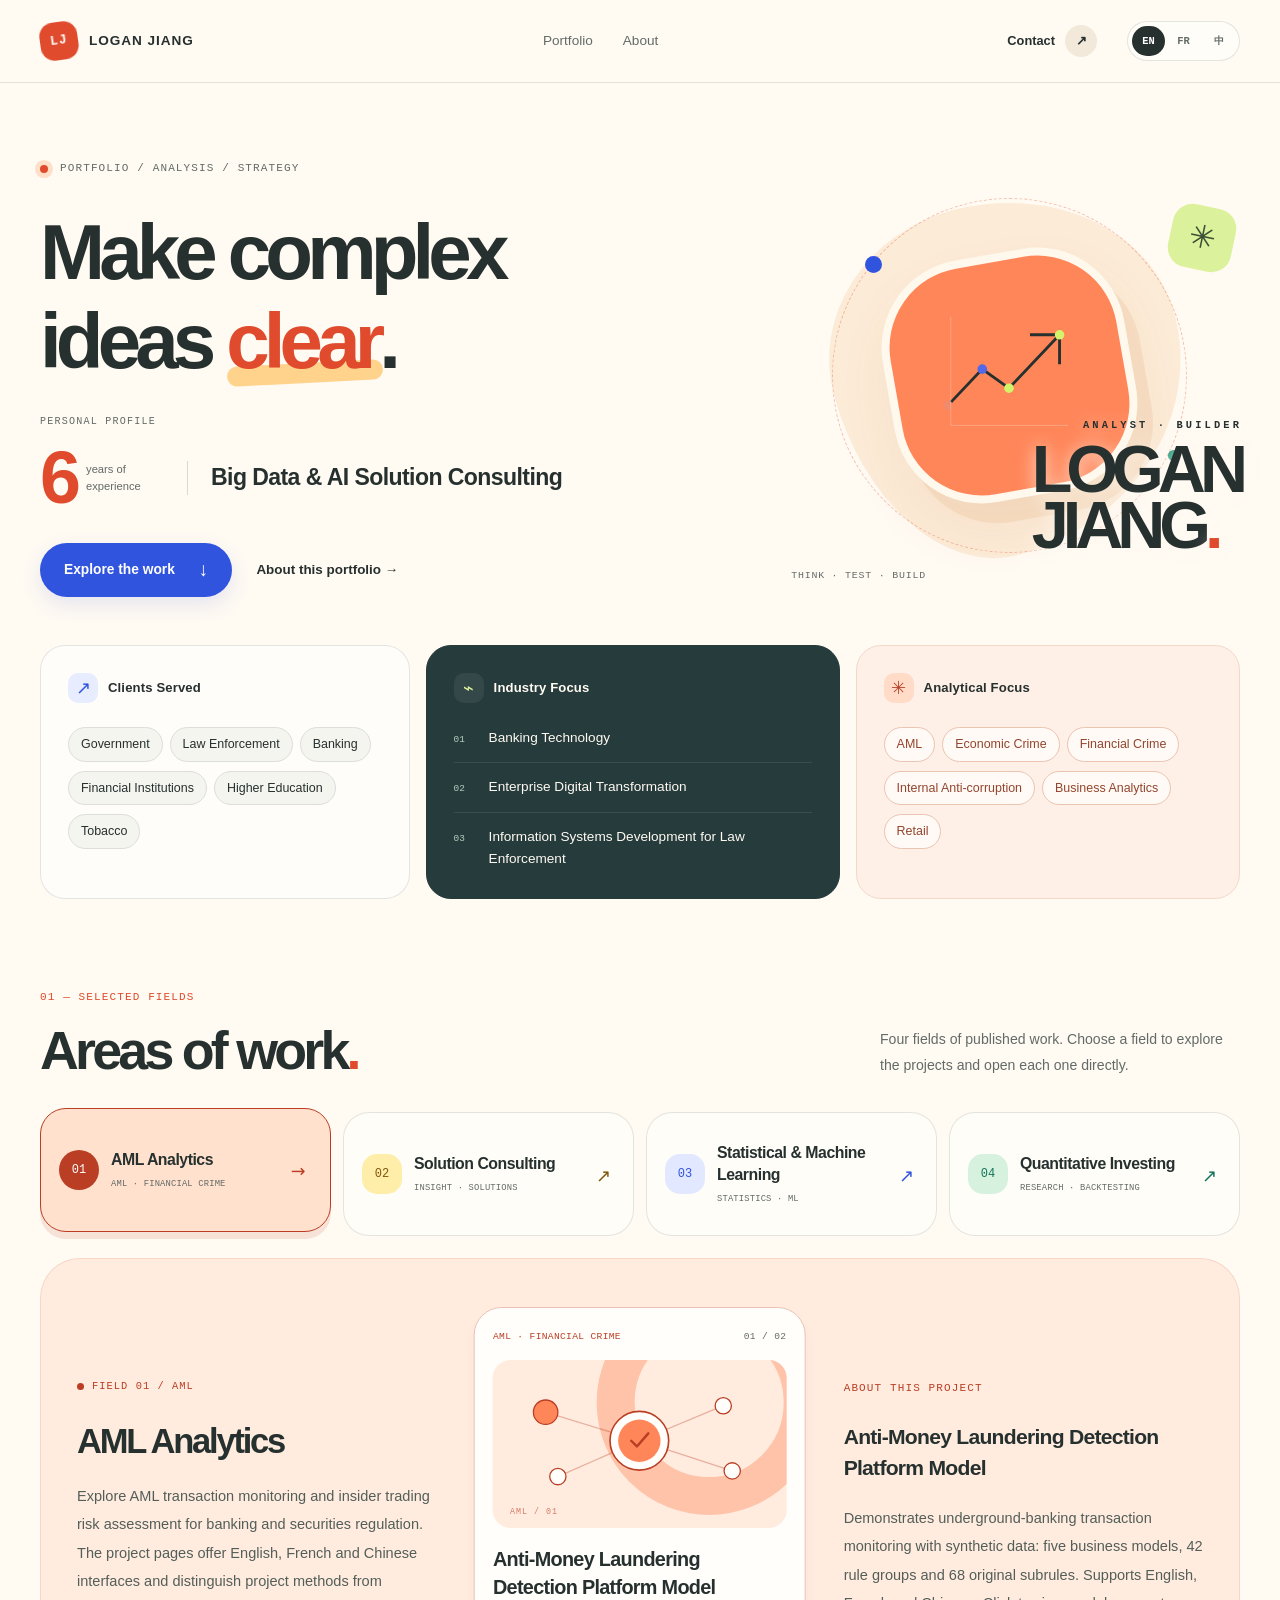
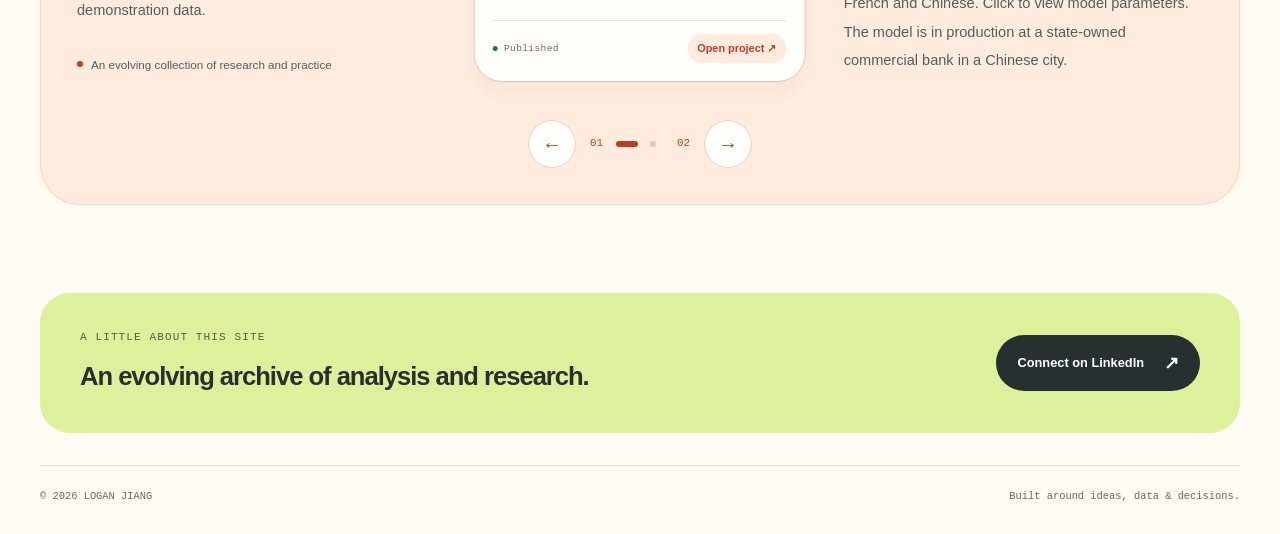
==== index.html @ 2048f0c9 "Refine profile client and industry labels" ====
<!DOCTYPE html>
<html lang="en">
  <head>
    <meta charset="UTF-8" />
    <meta name="viewport" content="width=device-width, initial-scale=1.0" />
    <meta
      name="description"
      content="Logan Jiang's portfolio in AML, statistical machine learning, solution consulting, and quantitative investing."
    />
    <meta name="theme-color" content="#fffaf2" />
    <title>Logan Jiang — Selected Work</title>
    <link rel="stylesheet" href="assets/portfolio.css?v=20261111-profile-redesign" />
  </head>
  <body>
    <header class="topbar">
      <nav class="shell nav" aria-label="Main navigation" data-i18n-aria-label="navLabel">
        <a class="brand" href="#home" aria-label="Logan Jiang home" data-i18n-aria-label="brandLabel">
          <span class="brand-mark">LJ</span>
          <span>LOGAN JIANG</span>
        </a>
        <div class="nav-links">
          <a href="#work" data-i18n="navWork">Portfolio</a>
          <a href="#about" data-i18n="navAbout">About</a>
        </div>
        <div class="nav-tools">
          <a class="nav-contact" href="#contact">
            <span data-i18n="navContact">Contact</span>
            <span aria-hidden="true">↗</span>
          </a>
          <div class="language-switch" role="group" aria-label="Choose language" data-i18n-aria-label="languageLabel">
            <button type="button" data-language="en" aria-pressed="true" aria-label="English" title="English">EN</button>
            <button type="button" data-language="fr" aria-pressed="false" aria-label="Français" title="Français">FR</button>
            <button type="button" data-language="zh-CN" aria-pressed="false" aria-label="中文" title="中文">中</button>
          </div>
        </div>
      </nav>
    </header>

    <main id="home">
      <section class="shell hero" aria-labelledby="hero-title">
        <div class="hero-copy">
          <span class="eyebrow" data-i18n="heroEyebrow">Portfolio / Analysis / Strategy</span>
          <h1 id="hero-title">
            <span id="hero-title-line-one">Make complex</span><br />
            <span id="hero-title-line-two">ideas </span><span id="hero-title-highlight" class="headline-accent">clear</span><span id="hero-title-ending">.</span>
          </h1>
          <div id="profile" class="profile-intro">
            <p class="profile-kicker" data-i18n="profileKicker">Personal Profile</p>
            <div class="profile-summary">
              <p class="profile-tenure" data-i18n-aria-label="profileExperience" aria-label="6 years of experience in solution consulting for big data and AI."><strong>6</strong><span data-i18n="profileYearsLabel">years of experience</span></p>
              <h2 id="profile-title" data-i18n="profileRole">Big Data &amp; AI Solution Consulting</h2>
            </div>
          </div>
          <div class="hero-actions">
            <a class="button-primary" href="#work"><span data-i18n="heroCta">Explore the work</span> <span aria-hidden="true">↓</span></a>
            <a class="text-link" href="#about"><span data-i18n="heroAbout">About this portfolio</span> →</a>
          </div>
        </div>
        <section class="profile-overview" aria-labelledby="profile-title">
          <article class="profile-panel profile-sectors">
            <div class="profile-panel-heading"><span class="profile-panel-mark" aria-hidden="true">↗</span><h3 data-i18n="profileSectorsLabel">Clients Served</h3></div>
            <ul id="profile-sector-list" class="profile-tags">
              <li>Government</li><li>Law Enforcement</li><li>Banking</li><li>Financial Institutions</li><li>Higher Education</li><li>Tobacco</li>
            </ul>
          </article>
          <article class="profile-panel profile-specialisms">
            <div class="profile-panel-heading"><span class="profile-panel-mark" aria-hidden="true">⌁</span><h3 data-i18n="profileSpecialismsLabel">Industry Focus</h3></div>
            <ol id="profile-specialism-list" class="profile-specialism-list">
              <li>Banking Technology</li><li>Enterprise Digital Transformation</li><li>Information Systems Development for Law Enforcement</li>
            </ol>
          </article>
          <article class="profile-panel profile-focus">
            <div class="profile-panel-heading"><span class="profile-panel-mark" aria-hidden="true">✳</span><h3 data-i18n="profileFocusLabel">Analytical Focus</h3></div>
            <ul id="profile-focus-list" class="profile-tags">
              <li>AML</li><li>Economic Crime</li><li>Financial Crime</li><li>Internal Anti-corruption</li><li>Business Analytics</li><li>Retail</li>
            </ul>
          </article>
        </section>
        <div class="hero-art">
          <div class="art-ring"></div>
          <div class="art-core">
            <svg viewBox="0 0 180 180" fill="none" aria-hidden="true">
              <path d="M25 121L61 83L89 103L142 47" stroke="currentColor" stroke-width="3" />
              <path d="M111 47H142V78" stroke="currentColor" stroke-width="3" />
              <circle cx="25" cy="121" r="5" fill="#F18A6B" />
              <circle cx="61" cy="83" r="5" fill="#5268E8" />
              <circle cx="89" cy="103" r="5" fill="#D3F36B" />
              <circle cx="142" cy="47" r="5" fill="#D3F36B" />
              <path d="M28 142H151" stroke="rgba(255,255,255,.25)" />
              <path d="M28 28V142" stroke="rgba(255,255,255,.25)" />
            </svg>
          </div>
          <span class="art-sticker" aria-hidden="true">✳</span>
          <span class="art-caption" data-i18n="artCaption">THINK · TEST · BUILD</span>
          <div class="hero-signature">
            <span data-i18n="signatureCaption">ANALYST · BUILDER</span>
            <strong>LOGAN<br />JIANG<span>.</span></strong>
          </div>
        </div>
      </section>

      <section id="work" class="shell portfolio" aria-labelledby="work-title">
        <div class="section-heading reveal">
          <div>
            <span class="section-kicker" data-i18n="sectionKicker">01 — Selected fields</span>
            <h2 id="work-title"><span data-i18n="workTitle">Areas of work</span><span aria-hidden="true">.</span></h2>
          </div>
          <p data-i18n="workIntro">Four fields of published work. Choose a field to explore the projects and open each one directly.</p>
        </div>

        <div class="portfolio-layout">
          <div class="portfolio-nav" role="group" aria-label="Choose a portfolio field" data-i18n-aria-label="chooseField">
            <button class="portfolio-card reveal" type="button" data-category="aml" aria-pressed="true">
              <span class="card-number">01</span>
              <span class="card-content">
                <h3 data-category-title="aml">AML Analytics</h3>
                <span class="card-label" data-category-label="aml">AML · FINANCIAL CRIME</span>
              </span>
              <span class="card-arrow" aria-hidden="true">↗</span>
            </button>

            <button class="portfolio-card reveal" type="button" data-category="consulting" aria-pressed="false">
              <span class="card-number">02</span>
              <span class="card-content">
                <h3 data-category-title="consulting">Solution Consulting</h3>
                <span class="card-label" data-category-label="consulting">INSIGHT · SOLUTIONS</span>
              </span>
              <span class="card-arrow" aria-hidden="true">↗</span>
            </button>

            <button class="portfolio-card reveal" type="button" data-category="ml" aria-pressed="false">
              <span class="card-number">03</span>
              <span class="card-content">
                <h3 data-category-title="ml">Statistical &amp; Machine Learning</h3>
                <span class="card-label" data-category-label="ml">STATISTICS · ML</span>
              </span>
              <span class="card-arrow" aria-hidden="true">↗</span>
            </button>

            <button class="portfolio-card reveal" type="button" data-category="quant" aria-pressed="false">
              <span class="card-number">04</span>
              <span class="card-content">
                <h3 data-category-title="quant">Quantitative Investing</h3>
                <span class="card-label" data-category-label="quant">RESEARCH · BACKTESTING</span>
              </span>
              <span class="card-arrow" aria-hidden="true">↗</span>
            </button>
          </div>

          <div id="category-detail" class="detail-wrap reveal" data-tone="aml">
            <div class="detail-copy" aria-live="polite" aria-atomic="true">
              <span class="micro-label" id="detail-kicker">FIELD 01 / AML</span>
              <h3 id="detail-title">AML Analytics</h3>
              <p id="detail-description">
                Explore AML transaction monitoring and insider trading risk assessment for banking and securities regulation. The project pages offer English, French and Chinese interfaces and distinguish project methods from demonstration data.
              </p>
              <span class="detail-note" data-i18n="detailNote">An evolving collection of research and practice</span>
            </div>
            <div id="project-card-window" class="project-card-window" role="region" aria-roledescription="carousel" aria-label="Project gallery. Use the left and right arrow keys to browse" data-i18n-aria-label="projectGallery" tabindex="0">
              <div id="project-card-track" class="project-card-track"></div>
            </div>
            <div class="detail-controls">
              <button
                id="previous-project"
                class="carousel-button"
                type="button"
                aria-label="Previous project card"
                data-i18n-aria-label="previousProject"
              >
                <span aria-hidden="true">←</span>
              </button>
              <div class="carousel-position">
                <span id="carousel-current" aria-hidden="true">01</span>
                <div id="carousel-track" class="carousel-track" role="group" aria-label="Choose a project" data-i18n-aria-label="chooseProject"></div>
                <span id="carousel-total" aria-hidden="true">02</span>
                <span id="carousel-announcement" class="sr-only" aria-live="polite" aria-atomic="true"></span>
              </div>
              <button
                id="next-project"
                class="carousel-button"
                type="button"
                aria-label="Next project card"
                data-i18n-aria-label="nextProject"
              >
                <span aria-hidden="true">→</span>
              </button>
            </div>
            <div id="project-detail" class="project-detail" aria-live="polite" aria-atomic="true">
              <span class="micro-label" data-i18n="projectDetailLabel">About this project</span>
              <h4 id="project-detail-title">Anti-Money Laundering Detection Platform Model</h4>
              <p id="project-detail-description">Demonstrates underground-banking transaction monitoring with synthetic data: five business models, 42 rule groups and 68 original subrules. Supports English, French and Chinese. Click to view model parameters. The model is in production at a state-owned commercial bank in a Chinese city.</p>
            </div>
          </div>
        </div>
      </section>

      <section id="about" class="shell contact reveal" aria-label="About this portfolio" data-i18n-aria-label="aboutLabel">
        <div class="contact-copy">
          <span class="micro-label" data-i18n="aboutKicker">A little about this site</span>
          <strong data-i18n="aboutStatement">An evolving archive of analysis and research.</strong>
        </div>
        <a
          class="contact-link"
          href="https://www.linkedin.com/in/logan-jiang"
          target="_blank"
          rel="noopener noreferrer"
        >
          <span data-i18n="linkedinLink">Connect on LinkedIn</span> <span aria-hidden="true">↗</span>
        </a>
      </section>
    </main>

    <footer class="shell" id="contact">
      <span>© 2026 LOGAN JIANG</span>
      <span data-i18n="footerTagline">Built around ideas, data &amp; decisions.</span>
    </footer>

    <script>
      const cards = document.querySelectorAll(".portfolio-card");
      const detail = document.querySelector("#category-detail");
      const detailKicker = document.querySelector("#detail-kicker");
      const detailTitle = document.querySelector("#detail-title");
      const detailDescription = document.querySelector("#detail-description");
      const projectCardWindow = document.querySelector("#project-card-window");
      const projectCardTrack = document.querySelector("#project-card-track");
      const projectDetailTitle = document.querySelector("#project-detail-title");
      const projectDetailDescription = document.querySelector("#project-detail-description");
      const carouselCurrent = document.querySelector("#carousel-current");
      const carouselTotal = document.querySelector("#carousel-total");
      const carouselTrack = document.querySelector("#carousel-track");
      const languages = {
        "zh-CN": {
          title: "Logan Jiang — 个人作品集",
          description: "Logan Jiang 的个人作品集，聚焦 AML、统计机器学习、解决方案咨询与量化投资。",
          fieldPrefix: "方向",
          navLabel: "主导航",
          brandLabel: "Logan Jiang 首页",
          languageLabel: "选择语言",
          navWork: "作品集",
          navAbout: "关于",
          navContact: "联系我",
          profileKicker: "个人简介",
          profileRole: "大数据与 AI 解决方案咨询",
          profileYearsLabel: "年工作经验",
          profileExperience: "大数据与 AI 方向解决方案咨询，6 年工作经验。",
          profileSectorsLabel: "服务客户",
          profileSectorItems: ["政府", "执法机构", "银行", "金融机构", "高校", "烟草"],
          profileSpecialismsLabel: "行业方向",
          profileSpecialismItems: ["银行科技", "企业数字化转型", "执法机构信息化建设"],
          profileFocusLabel: "数据分析方向",
          profileFocusItems: ["反洗钱", "经济犯罪", "金融犯罪", "内部反腐", "商业分析", "零售"],
          heroEyebrow: "作品集 / 分析 / 策略",
          heroLineOne: "让复杂问题",
          heroLineTwo: "变得",
          heroHighlight: "清晰",
          heroEnding: "。",
          heroIntro: "以数据探索问题，以模型验证判断，以可执行的方案连接洞察与决策。这里记录我在风险分析、机器学习、咨询与量化投资方向的个人作品。",
          heroCta: "探索作品集",
          heroAbout: "了解这个作品集",
          artCaption: "思考 · 验证 · 构建",
          signatureCaption: "分析 · 创造",
          sectionKicker: "01 — 精选方向",
          workTitle: "作品集方向",
          workIntro: "四个方向，展示已上线的分析与解决方案项目。选择一个方向，浏览并直接体验作品。",
          projectGallery: "作品展示，可使用左右方向键切换",
          singleProjectGallery: "作品展示",
          chooseProject: "选择作品",
          chooseField: "选择作品集方向",
          previousProject: "上一张作品",
          nextProject: "下一张作品",
          openProject: "打开作品",
          published: "已发布",
          projectDetailLabel: "作品说明",
          detailNote: "持续记录研究与实践，更多作品陆续更新",
          comingSoon: "即将上线",
          detailDescriptionAml: "面向银行与证券监管场景，展示反洗钱交易监测与证券市场内幕交易风险研判模型。项目页面提供英、法、中三语界面，并区分项目方法与演示数据。",
          aboutLabel: "关于这个作品集",
          aboutKicker: "关于这个网站",
          aboutStatement: "一个持续生长的分析与研究档案。",
          linkedinLink: "在 LinkedIn 联系我",
          footerTagline: "围绕想法、数据与决策构建。",
        },
        en: {
          title: "Logan Jiang — Selected Work",
          description: "Logan Jiang's portfolio in AML, statistical machine learning, solution consulting, and quantitative investing.",
          fieldPrefix: "FIELD",
          navLabel: "Main navigation",
          brandLabel: "Logan Jiang home",
          languageLabel: "Choose language",
          navWork: "Portfolio",
          navAbout: "About",
          navContact: "Contact",
          profileKicker: "Personal Profile",
          profileRole: "Big Data & AI Solution Consulting",
          profileYearsLabel: "years of experience",
          profileExperience: "6 years of experience in solution consulting for big data and AI.",
          profileSectorsLabel: "Clients Served",
          profileSectorItems: ["Government", "Law Enforcement", "Banking", "Financial Institutions", "Higher Education", "Tobacco"],
          profileSpecialismsLabel: "Industry Focus",
          profileSpecialismItems: ["Banking Technology", "Enterprise Digital Transformation", "Information Systems Development for Law Enforcement"],
          profileFocusLabel: "Analytical Focus",
          profileFocusItems: ["AML", "Economic Crime", "Financial Crime", "Internal Anti-corruption", "Business Analytics", "Retail"],
          heroEyebrow: "Portfolio / Analysis / Strategy",
          heroLineOne: "Make complex",
          heroLineTwo: "ideas ",
          heroHighlight: "clear",
          heroEnding: ".",
          heroIntro: "I explore questions with data, test ideas with models, and connect insight to action. This portfolio brings together selected work in risk analysis, machine learning, consulting, and quantitative investing.",
          heroCta: "Explore the work",
          heroAbout: "About this portfolio",
          artCaption: "THINK · TEST · BUILD",
          signatureCaption: "ANALYST · BUILDER",
          sectionKicker: "01 — Selected fields",
          workTitle: "Areas of work",
          workIntro: "Four fields of published work. Choose a field to explore the projects and open each one directly.",
          projectGallery: "Project gallery. Use the left and right arrow keys to browse",
          singleProjectGallery: "Project gallery",
          chooseProject: "Choose a project",
          chooseField: "Choose a portfolio field",
          previousProject: "Previous project card",
          nextProject: "Next project card",
          openProject: "Open project",
          published: "Published",
          projectDetailLabel: "About this project",
          detailNote: "An evolving collection of research and practice",
          comingSoon: "Coming soon",
          detailDescriptionAml: "Explore AML transaction monitoring and insider trading risk assessment for banking and securities regulation. The project pages offer English, French and Chinese interfaces and distinguish project methods from demonstration data.",
          aboutLabel: "About this portfolio",
          aboutKicker: "A little about this site",
          aboutStatement: "An evolving archive of analysis and research.",
          linkedinLink: "Connect on LinkedIn",
          footerTagline: "Built around ideas, data & decisions.",
        },
        fr: {
          title: "Logan Jiang — Portfolio",
          description: "Le portfolio de Logan Jiang : AML, apprentissage automatique statistique, conseil en solutions et investissement quantitatif.",
          fieldPrefix: "DOMAINE",
          navLabel: "Navigation principale",
          brandLabel: "Accueil de Logan Jiang",
          languageLabel: "Choisir la langue",
          navWork: "Portfolio",
          navAbout: "À propos",
          navContact: "Contact",
          profileKicker: "Profil personnel",
          profileRole: "Conseil en solutions de données massives et d’IA",
          profileYearsLabel: "ans d’expérience",
          profileExperience: "6 ans d’expérience en conseil en solutions de données massives et d’intelligence artificielle.",
          profileSectorsLabel: "Clients accompagnés",
          profileSectorItems: ["Administrations", "Application de la loi", "Banques", "Institutions financières", "Enseignement supérieur", "Industrie du tabac"],
          profileSpecialismsLabel: "Domaines d’intervention",
          profileSpecialismItems: ["Technologies bancaires", "Transformation numérique des entreprises", "Mise en place de systèmes d’information pour l’application de la loi"],
          profileFocusLabel: "Axes d’analyse",
          profileFocusItems: ["LBC", "Criminalité économique", "Criminalité financière", "Anticorruption interne", "Analytique d’affaires", "Commerce de détail"],
          heroEyebrow: "Portfolio / Analyse / Stratégie",
          heroLineOne: "Des données,",
          heroLineTwo: "des idées ",
          heroHighlight: "claires",
          heroEnding: ".",
          heroIntro: "J’explore les questions avec les données, je vérifie les hypothèses avec des modèles et je transforme les analyses en actions. Ce portfolio rassemble mes travaux en analyse des risques, apprentissage automatique, conseil et investissement quantitatif.",
          heroCta: "Découvrir les projets",
          heroAbout: "À propos du portfolio",
          artCaption: "PENSER · TESTER · CRÉER",
          signatureCaption: "ANALYSTE · CRÉATEUR",
          sectionKicker: "01 — Domaines sélectionnés",
          workTitle: "Domaines d’activité",
          workIntro: "Quatre domaines de réalisations en ligne. Choisissez un domaine pour parcourir les projets et les ouvrir directement.",
          projectGallery: "Galerie de projets. Utilisez les flèches gauche et droite pour naviguer",
          singleProjectGallery: "Galerie de projets",
          chooseProject: "Choisir un projet",
          chooseField: "Choisir un domaine du portfolio",
          previousProject: "Carte précédente",
          nextProject: "Carte suivante",
          openProject: "Voir le projet",
          published: "Publié",
          projectDetailLabel: "À propos du projet",
          detailNote: "Une collection évolutive de recherches et de réalisations",
          comingSoon: "Bientôt disponible",
          detailDescriptionAml: "Découvrez la surveillance des transactions en LBC et l’évaluation du risque d’opérations d’initiés pour les banques et la réglementation des marchés. Les projets proposent des interfaces en anglais, français et chinois et distinguent les méthodes des données de démonstration.",
          aboutLabel: "À propos de ce portfolio",
          aboutKicker: "À propos de ce site",
          aboutStatement: "Un carnet évolutif d’analyses et de recherches.",
          linkedinLink: "Me contacter sur LinkedIn",
          footerTagline: "Au croisement des idées, des données et des décisions.",
        },
      };

      const categories = {
        aml: {
          number: "01",
          tone: "aml",
          artMark: "A",
          label: { "zh-CN": "AML", en: "AML", fr: "LBC / AML" },
          title: { "zh-CN": "反洗钱分析", en: "AML Analytics", fr: "Analyse LBC / AML" },
          cardLabel: { "zh-CN": "AML · 金融犯罪", en: "AML · FINANCIAL CRIME", fr: "LBC · CRIMINALITÉ FINANCIÈRE" },
          description: {
            "zh-CN": languages["zh-CN"].detailDescriptionAml,
            en: languages.en.detailDescriptionAml,
            fr: languages.fr.detailDescriptionAml,
          },
          topics: {
            "zh-CN": ["反洗钱检测平台模型","证券市场内幕交易风险研判模型"],
            en: ["Anti-Money Laundering Detection Platform Model","Securities Market Insider Trading Risk Assessment Model"],
            fr: ["Modèle de plateforme de détection LBC","Modèle d’évaluation du risque d’opérations d’initiés sur les marchés boursiers"],
          },
          projectDescriptions: {
            "zh-CN": [
              "以合成交易数据演示地下钱庄交易监测：五个业务模型、42个规则组、68条原始子规则。支持英、法、中三语切换。模型参数点击即可查看，该模型已在中国某市的国有商业银行上线运行。",
              "以中国某省的证券市场为基础，通过多维数据分析，对省内可能具有内幕交易风险的企业进行风险感知。通过分层抽样，抽取了省内11家上市企业，核验交易异动、账户关系、资金流向与通联线索。沿九阶段调查流程梳理证据联系，以此锁定高危风险企业。页面支持中、英、法三语切换，并区分报告内容与模拟案例。",
            ],
            en: [
              "Demonstrates underground-banking transaction monitoring with synthetic data: five business models, 42 rule groups and 68 original subrules. Supports English, French and Chinese. Click to view model parameters. The model is in production at a state-owned commercial bank in a Chinese city.",
              "Based on securities markets in a Chinese province, this model uses multidimensional data analysis to identify companies in the province that may present insider trading risk. Stratified sampling selects 11 listed companies in the province to examine trading anomalies, account relationships, fund flows and contact traces. Evidence is connected across nine investigation stages to identify high-risk companies. The page supports Chinese, English and French and distinguishes the report from the simulated case.",
            ],
            fr: [
              "Démonstration de la surveillance des transactions de banques clandestines à partir de données synthétiques : cinq modèles métier, 42 groupes de règles et 68 sous-règles d’origine. Interface en anglais, français et chinois. Les paramètres du modèle sont accessibles d’un clic. Le modèle est en production dans une banque commerciale d’État située dans une ville chinoise.",
              "Fondé sur le marché des valeurs mobilières d’une province chinoise, ce modèle utilise une analyse multidimensionnelle pour repérer les entreprises de la province susceptibles de présenter un risque d’opérations d’initiés. Un échantillonnage stratifié sélectionne 11 sociétés cotées de la province afin de vérifier les anomalies de transactions, les liens entre comptes, les flux financiers et les indices de communication. Un parcours d’enquête en neuf étapes relie les éléments probants pour cibler les entreprises à risque élevé. La page propose le chinois, l’anglais et le français et distingue le contenu du rapport du cas simulé.",
            ],
          },
        },
        consulting: {
          number: "02",
          tone: "consulting",
          artMark: "S",
          label: { "zh-CN": "解决方案咨询", en: "SOLUTION CONSULTING", fr: "CONSEIL EN SOLUTIONS" },
          title: { "zh-CN": "解决方案咨询", en: "Solution Consulting", fr: "Conseil en solutions" },
          cardLabel: { "zh-CN": "洞察 · 解决方案", en: "INSIGHT · SOLUTIONS", fr: "ANALYSE · SOLUTIONS" },
          description: {
            "zh-CN": "从业务目标出发，连接现状诊断、数据洞察与方案设计，关注建议如何转化为可执行的行动。",
            en: "Starting with business goals, connect diagnosis and data insights to practical solutions and actionable plans.",
            fr: "Partir des objectifs métier pour relier diagnostic, analyse des données et solutions concrètes, puis définir un plan d’action.",
          },
          topics: {
            "zh-CN": ["警校大数据实战训练平台"],
            en: ["Police Academy Big Data Practical Training Platform"],
            fr: ["Plateforme de formation pratique au big data pour une école de police"],
          },
          projectDescriptions: {
            "zh-CN": [
              "围绕400+名学员与20+名教师开展调研，独立设计五模块一体化大数据实战训练方案，统筹平台、实验室与配套硬件的实施交付。项目于2022年9月交付，3个月内通过验收。",
            ],
            en: [
              "A delivered solution informed by research with 400+ students and 20+ faculty. I independently designed five integrated training modules and coordinated delivery across the platform, laboratory and supporting hardware. Delivered in September 2022 and accepted within three months.",
            ],
            fr: [
              "Une solution issue d’une étude auprès de plus de 400 étudiants et de plus de 20 enseignants. J’ai conçu de manière autonome cinq modules de formation intégrés et coordonné la livraison de la plateforme, du laboratoire et du matériel. Projet livré en septembre 2022 et réceptionné sous trois mois.",
            ],
          },
        },
        ml: {
          number: "03",
          tone: "ml",
          artMark: "M",
          label: { "zh-CN": "统计 / 机器学习", en: "STATISTICS / ML", fr: "STATISTIQUES / ML" },
          title: { "zh-CN": "统计与机器学习", en: "Statistical & Machine Learning", fr: "Statistiques et apprentissage automatique" },
          cardLabel: { "zh-CN": "统计 · 机器学习", en: "STATISTICS · ML", fr: "STATISTIQUES · ML" },
          description: {
            "zh-CN": "以扎实的数据理解和统计方法为基础，呈现从特征探索、模型构建到评估解释的完整思路。",
            en: "A rigorous workflow from data exploration and feature engineering to model development, evaluation, and interpretation.",
            fr: "Une démarche rigoureuse, de l’exploration des données et des variables jusqu’à la création, l’évaluation et l’interprétation des modèles.",
          },
          topics: {
            "zh-CN": ["药房交易收入预测（机器学习）"],
            en: ["Pharmacy Transaction Revenue Prediction (Machine Learning)"],
            fr: ["Prédiction des revenus des transactions en pharmacie (apprentissage automatique)"],
          },
          projectDescriptions: {
            "zh-CN": ["在已知销量的前提下，基于62,139条药房销售交易记录，使用门店规模、药房类型、产品标准成本、标价与销量预测单笔交易收入；比较线性回归与随机森林，并通过训练／测试集评估模型表现。查看原始英文Notebook及图表结果。"],
            en: ["Using 62,139 pharmacy sales transactions, predict revenue per transaction from store size, pharmacy type, standard product cost, list price and quantity sold, assuming quantity is already known. Compare linear regression with random forest and evaluate performance on training and test sets. View the original English notebook, charts and results."],
            fr: ["À partir de 62 139 transactions de vente en pharmacie, prédire le revenu par transaction selon la taille du magasin, le type de pharmacie, le coût standard du produit, le prix catalogue et la quantité vendue, en supposant cette quantité déjà connue. Comparer la régression linéaire et la forêt aléatoire, puis évaluer les modèles sur les ensembles d’entraînement et de test. Consulter le notebook d’origine en anglais, ses graphiques et ses résultats."],
          },
        },
        quant: {
          number: "04",
          tone: "quant",
          artMark: "Q",
          label: { "zh-CN": "量化投资", en: "QUANTITATIVE INVESTING", fr: "INVESTISSEMENT QUANTITATIF" },
          title: { "zh-CN": "量化投资", en: "Quantitative Investing", fr: "Investissement quantitatif" },
          cardLabel: { "zh-CN": "研究 · 回测", en: "RESEARCH · BACKTESTING", fr: "RECHERCHE · BACKTESTING" },
          description: {
            "zh-CN": "记录市场数据分析、策略假设与历史回测研究，注重风险控制、结果验证与研究可复现性。",
            en: "Researching market data, strategy hypotheses, and historical backtests with an emphasis on risk, validation, and reproducibility.",
            fr: "Étudier les données de marché, les hypothèses de stratégie et les tests historiques, avec une attention particulière au risque et à la reproductibilité.",
          },
          topics: {
            "zh-CN": ["个股行情与技术面分析","超跌反弹短线选股器"],
            en: ["Stock Quotes & Technical Analysis","Oversold Reversal Stock Screener"],
            fr: ["Cours boursiers et analyse technique","Sélecteur de titres en rebond après survente"],
          },
          projectDescriptions: {
            "zh-CN": [
              "输入股票代码，查看行情、日K线与成交量，结合均线、布林带、MACD、RSI 和 WR 指标，观察价格走势与技术信号。",
              "结合跌幅、量价表现与技术确认信号筛选超跌股票，按级别展示结果，并提供指标评分与预期盈亏比，辅助复核候选标的。",
            ],
            en: [
              "Look up a stock to view quotes, daily candlesticks, and volume alongside moving averages, Bollinger Bands, MACD, RSI, and Williams %R.",
              "Screen oversold stocks using price declines, volume, and technical confirmation signals. Review graded results, indicator scores, and estimated reward-to-risk ratios.",
            ],
            fr: [
              "Consultez les cours, les chandeliers journaliers et les volumes, avec les moyennes mobiles, les bandes de Bollinger, le MACD, le RSI et le Williams %R.",
              "Filtrez les titres survendus selon la baisse, les volumes et les confirmations techniques. Comparez les niveaux, les scores et les ratios rendement-risque estimés.",
            ],
          },
        },
      };

      const projectDestinations = {
        aml: [
          "projects/aml/index.html",
          "projects/insider-trading/index.html",
        ],
        consulting: [
          "projects/police-academy/index.html",
        ],
        ml: [
          "https://github.com/LoganJiangCa/Machine-Learning-projects/blob/main/pharmacy-revenue-prediction/pharmacy_revenue_prediction_ML%20project.ipynb",
        ],
        quant: [
          "Stock%20Quantitative_Tools/Stock%20Quotes%20%26%20Technical%20Analysis.%20bilingual.html",
          "Stock%20Quantitative_Tools/%E8%B6%85%E8%B7%8C%E5%8F%8D%E5%BC%B9%E7%9F%AD%E7%BA%BF%E9%80%89%E8%82%A1%E5%99%A8.html",
        ],
      };

      let currentLanguage = "en";
      let currentCategory = "aml";
      let currentProject = 0;
      let carouselPosition = 1;
      let isSliding = false;
      const pendingSteps = [];
      let slideAnimation;
      let settleTimer;
      let queuedFrame = null;
      let categoryAnimations = [];
      const reducedMotion = window.matchMedia("(prefers-reduced-motion: reduce)");
      const languageButtons = document.querySelectorAll(".language-switch button");
      const carouselAnnouncement = document.querySelector("#carousel-announcement");

      function projectIllustration(category, index) {
        const accent = "var(--detail-accent)";
        const pop = "var(--detail-pop)";
        let drawing = "";
        if (category === "aml") {
          const centerX = [180, 205, 155][index];
          const nodes = [[65, 51], [80, 130], [283, 43], [294, 123]];
          drawing = `<g stroke="${accent}" stroke-opacity=".35" stroke-width="1.6">${nodes.map(([x, y]) => `<path d="M${x} ${y}L${centerX} 86"/>`).join("")}</g>
            ${nodes.map(([x, y], i) => `<circle cx="${x}" cy="${y}" r="${i === index ? 15 : 10}" fill="${i === index ? pop : "#fffefb"}" stroke="${accent}" stroke-width="1.6"/>`).join("")}
            <circle cx="${centerX}" cy="86" r="36" fill="#fffefb" stroke="${accent}" stroke-width="2"/>
            <circle cx="${centerX}" cy="86" r="26" fill="${pop}"/>
            <path d="M${centerX - 10} 86l7 7 14-16" stroke="${accent}" stroke-width="3" stroke-linecap="round" stroke-linejoin="round"/>`;
        } else if (category === "ml") {
          const curves = ["M45 130C90 128 100 105 140 96S220 60 310 40", "M45 123C100 35 130 138 185 78S270 45 310 52", "M45 130C100 130 110 50 175 62S235 95 310 37"];
          drawing = `<g stroke="${accent}" stroke-opacity=".14"><path d="M45 40H315M45 85H315M45 130H315"/><path d="M90 30V140M160 30V140M230 30V140M300 30V140"/></g>
            <path d="M40 28V140H320" stroke="${accent}" stroke-opacity=".5" stroke-linecap="round"/>
            ${[[64, 122], [94, 107], [130, 117], [158, 78], [191, 89], [223, 54], [261, 65], [295, 36]].map(([x, y], i) => `<circle cx="${x}" cy="${y + (index - 1) * (i % 2 ? 9 : -6)}" r="5" fill="${accent}" opacity=".5"/>`).join("")}
            <path d="${curves[index]}" stroke="${accent}" stroke-width="3.5" stroke-linecap="round"/>
            <circle cx="${[140, 185, 175][index]}" cy="${[96, 78, 62][index]}" r="10" fill="${pop}" stroke="#fffefb" stroke-width="4"/>`;
        } else if (category === "consulting") {
          drawing = `<path d="M85 85H270" stroke="${accent}" stroke-width="2" stroke-dasharray="5 6"/>
            ${[72, 180, 288].map((x, i) => `<rect x="${x - 32}" y="53" width="64" height="64" rx="22" fill="${i === index % 3 ? pop : "#fffefb"}" stroke="${accent}" stroke-opacity=".5"/>
              <circle cx="${x}" cy="85" r="${i === index % 3 ? 13 : 8}" fill="none" stroke="${accent}" stroke-width="2"/>
              <path d="M${x - 15} 135H${x + 15}" stroke="${accent}" stroke-width="3" stroke-opacity=".3" stroke-linecap="round"/>`).join("")}
            <path d="M110 35Q180 0 250 35" stroke="${accent}" stroke-opacity=".3" stroke-width="1.5"/>`;
        } else {
          const heights = [29, 46, 35, 61, 44, 70, 51, 76];
          drawing = `<path d="M35 140H325" stroke="${accent}" stroke-opacity=".2"/>
            ${heights.map((height, i) => {
              const x = 53 + i * 35;
              const y = 132 - height - (index * 8 * (i % 2));
              return `<path d="M${x} ${y - 11}V${y + 35}" stroke="${accent}" stroke-width="1.5"/><rect x="${x - 7}" y="${y}" width="14" height="24" rx="4" fill="${i % 3 === index ? accent : pop}"/>`;
            }).join("")}
            <path d="${["M43 105Q98 134 145 91T218 76T315 31", "M43 61Q105 119 158 117T238 83T315 45", "M43 124Q98 115 145 91T218 60T315 28"][index]}" stroke="${accent}" stroke-width="2.5" stroke-linecap="round"/>`;
        }
        return `<svg viewBox="0 0 360 180" fill="none" aria-hidden="true" focusable="false">${drawing}</svg>`;
      }

      function renderCategory(animate = false) {
        const category = categories[currentCategory];
        if (!category) return;
        clearTimeout(settleTimer);
        cancelAnimationFrame(queuedFrame);
        queuedFrame = null;
        cancelSlideAnimation();
        isSliding = false;
        pendingSteps.length = 0;
        categoryAnimations.forEach((animation) => animation.cancel());
        categoryAnimations = [];

        cards.forEach((card) => {
          const item = categories[card.dataset.category];
          card.setAttribute("aria-pressed", String(card.dataset.category === currentCategory));
          card.querySelector("[data-category-title]").textContent = item.title[currentLanguage];
          card.querySelector("[data-category-label]").textContent = item.cardLabel[currentLanguage];
        });

        detail.setAttribute("data-tone", category.tone);
        detailKicker.textContent = `${languages[currentLanguage].fieldPrefix} ${category.number} / ${category.label[currentLanguage]}`;
        detailTitle.textContent = category.title[currentLanguage];
        detailDescription.textContent = category.description[currentLanguage];

        const topics = category.topics[currentLanguage];
        projectCardTrack.replaceChildren(
          ...[topics.length - 1, ...topics.map((_, index) => index), 0].map((index, position) => {
            const topic = topics[index];
            const slide = document.createElement("div");
            const destination = projectDestinations[currentCategory]?.[index];
            const card = document.createElement(destination ? "a" : "article");
            const top = document.createElement("div");
            const label = document.createElement("span");
            const number = document.createElement("span");
            const artwork = document.createElement("div");
            const illustration = document.createElement("span");
            const title = document.createElement("h4");
            const footer = document.createElement("div");
            const status = document.createElement("span");
            const action = document.createElement("span");

            slide.className = "project-slide";
            slide.dataset.projectIndex = index;
            slide.dataset.clone = String(position === 0 || position === topics.length + 1);
            slide.setAttribute("role", "group");
            slide.setAttribute("aria-roledescription", "slide");
            slide.setAttribute("aria-label", `${index + 1} / ${topics.length}: ${topic}`);
            card.className = "project-card";
            card.dataset.number = String(index + 1).padStart(2, "0");
            if (destination) {
              card.href = destination === "projects/police-academy/index.html"
                ? `${destination}?lang=${currentLanguage === "zh-CN" ? "zh" : currentLanguage}`
                : destination;
              card.setAttribute("aria-label", `${topic} — ${languages[currentLanguage].openProject}`);
            } else {
              card.setAttribute("aria-disabled", "true");
            }
            top.className = "project-card-top";
            label.className = "project-card-label";
            label.textContent = category.cardLabel[currentLanguage];
            number.className = "project-card-status";
            number.textContent = `${String(index + 1).padStart(2, "0")} / ${String(topics.length).padStart(2, "0")}`;
            artwork.className = "project-card-art";
            artwork.dataset.caption = `${category.label.en} / ${String(index + 1).padStart(2, "0")}`;
            artwork.setAttribute("aria-hidden", "true");
            illustration.className = "project-card-illustration";
            illustration.innerHTML = projectIllustration(currentCategory, index);
            title.className = "project-card-title";
            title.textContent = topic;
            footer.className = "project-card-footer";
            status.className = "project-card-status";
            status.textContent = destination ? languages[currentLanguage].published : languages[currentLanguage].comingSoon;
            action.className = "project-card-action";
            action.textContent = destination
              ? `${languages[currentLanguage].openProject} ↗`
              : languages[currentLanguage].comingSoon;

            top.append(label, number);
            artwork.append(illustration);
            footer.append(status, action);
            card.append(top, artwork, title, footer);
            slide.append(card);
            return slide;
          })
        );
        carouselTrack.replaceChildren(...topics.map((topic, index) => {
          const marker = document.createElement("button");
          marker.type = "button";
          marker.className = "carousel-dot";
          marker.setAttribute("aria-label", `${index + 1} / ${topics.length}: ${topic}`);
          marker.addEventListener("click", () => moveToProject(index));
          return marker;
        }));
        carouselPosition = currentProject + 1;
        positionTrack(true);
        syncCarousel();
        if (animate && !reducedMotion.matches && typeof projectCardWindow.animate === "function") {
          categoryAnimations = [detail.querySelector(".detail-copy"), projectCardWindow, detail.querySelector("#project-detail"), detail.querySelector(".detail-controls")].map((element, index) =>
            element.animate(
              [{ opacity: .15, transform: "translateY(14px)" }, { opacity: 1, transform: "translateY(0)" }],
              { duration: 460, delay: index * 45, easing: "cubic-bezier(.22,.72,.16,1)", fill: "backwards" }
            )
          );
        }
      }

      function syncCarousel() {
        const category = categories[currentCategory];
        const topics = category.topics[currentLanguage];
        const total = topics.length;
        const singleProject = total < 2;
        document.querySelectorAll("#previous-project, #next-project").forEach((button) => {
          button.disabled = singleProject;
          button.style.visibility = singleProject ? "hidden" : "";
        });
        projectCardWindow.setAttribute("aria-label", singleProject ? languages[currentLanguage].singleProjectGallery : languages[currentLanguage].projectGallery);
        projectDetailTitle.textContent = topics[currentProject];
        projectDetailDescription.textContent = category.projectDescriptions[currentLanguage][currentProject];
        projectCardTrack.querySelectorAll(".project-slide").forEach((slide) => {
          const active = Number(slide.dataset.projectIndex) === currentProject && slide.dataset.clone !== "true";
          slide.setAttribute("aria-hidden", String(!active));
          slide.inert = !active;
          // Clone cards stay inert while the track slides through the loop.
          slide.classList.toggle("is-current", Number(slide.dataset.projectIndex) === currentProject);
        });
        carouselCurrent.textContent = String(currentProject + 1).padStart(2, "0");
        carouselTotal.textContent = String(total).padStart(2, "0");
        carouselTrack.querySelectorAll("button").forEach((marker, index) => {
          marker.setAttribute("aria-current", String(index === currentProject));
          marker.disabled = singleProject;
        });
        carouselAnnouncement.textContent = `${currentProject + 1} / ${total} · ${topics[currentProject]}`;
      }

      function positionTrack(instant = false) {
        projectCardTrack.classList.toggle("is-instant", instant);
        projectCardTrack.style.transform = `translate3d(${-carouselPosition * 100}%, 0, 0)`;
        if (instant) {
          void projectCardTrack.offsetWidth;
          projectCardTrack.classList.remove("is-instant");
        }
      }

      function cancelSlideAnimation() {
        if (!slideAnimation) return;
        slideAnimation.onfinish = null;
        slideAnimation.cancel();
        slideAnimation = null;
      }

      function finishSlide() {
        if (!isSliding) return;
        clearTimeout(settleTimer);
        cancelSlideAnimation();
        carouselPosition = currentProject + 1;
        positionTrack(true);
        isSliding = false;
        if (pendingSteps.length) {
          const step = pendingSteps.shift();
          queuedFrame = requestAnimationFrame(() => {
            queuedFrame = null;
            moveProject(step);
          });
        }
      }

      function startSlide() {
        const fromTransform = getComputedStyle(projectCardTrack).transform;
        clearTimeout(settleTimer);
        cancelSlideAnimation();
        isSliding = true;
        syncCarousel();
        // User-triggered navigation always slides, including reduced-motion mode.
        if (typeof projectCardTrack.animate === "function") {
          // Explicit keyframes start a fresh slide on every navigation action.
          positionTrack(true);
          slideAnimation = projectCardTrack.animate(
            [{ transform: fromTransform }, { transform: projectCardTrack.style.transform }],
            { duration: 640, easing: "cubic-bezier(.22,.72,.16,1)" }
          );
          slideAnimation.onfinish = finishSlide;
        } else {
          positionTrack();
        }
        settleTimer = setTimeout(finishSlide, 760);
      }

      function moveProject(step) {
        const total = categories[currentCategory].topics[currentLanguage].length;
        if (total < 2) return;
        if (isSliding || queuedFrame !== null) {
          pendingSteps.push(step);
          return;
        }
        currentProject = (currentProject + step + total) % total;
        carouselPosition += step;
        startSlide();
      }

      function moveToProject(index) {
        if (categories[currentCategory].topics[currentLanguage].length < 2) return;
        cancelAnimationFrame(queuedFrame);
        queuedFrame = null;
        pendingSteps.length = 0;
        if (index === currentProject) return;
        clearTimeout(settleTimer);
        currentProject = index;
        carouselPosition = index + 1;
        startSlide();
      }

      function setLanguage(language) {
        if (!languages[language]) return;

        currentLanguage = language;
        const topics = categories[currentCategory].topics[language];
        currentProject = Math.min(currentProject, topics.length - 1);
        const content = languages[language];
        document.documentElement.lang = language;
        document.title = content.title;
        document.querySelector('meta[name="description"]').setAttribute("content", content.description);
        document.querySelectorAll("[data-i18n]").forEach((element) => {
          element.textContent = content[element.dataset.i18n];
        });
        document.querySelectorAll("[data-i18n-aria-label]").forEach((element) => {
          element.setAttribute("aria-label", content[element.dataset.i18nAriaLabel]);
        });
        [
          ["#profile-sector-list", "profileSectorItems"],
          ["#profile-specialism-list", "profileSpecialismItems"],
          ["#profile-focus-list", "profileFocusItems"],
        ].forEach(([selector, key]) => {
          document.querySelector(selector).replaceChildren(...content[key].map((label) => {
            const item = document.createElement("li");
            item.textContent = label;
            return item;
          }));
        });

        document.querySelector("#hero-title-line-one").textContent = content.heroLineOne;
        document.querySelector("#hero-title-line-two").textContent = content.heroLineTwo;
        document.querySelector("#hero-title-highlight").textContent = content.heroHighlight;
        document.querySelector("#hero-title-ending").textContent = content.heroEnding;
        languageButtons.forEach((button) => {
          button.setAttribute("aria-pressed", String(button.dataset.language === language));
        });
        renderCategory();
      }

      cards.forEach((card) => {
        card.addEventListener("click", () => {
          if (currentCategory === card.dataset.category) return;
          currentCategory = card.dataset.category;
          currentProject = 0;
          renderCategory(true);
        });
      });

      document.querySelector("#previous-project").addEventListener("click", () => {
        moveProject(-1);
      });

      document.querySelector("#next-project").addEventListener("click", () => {
        moveProject(1);
      });

      projectCardTrack.addEventListener("transitionend", (event) => {
        if (event.target === projectCardTrack && event.propertyName === "transform" && !slideAnimation) finishSlide();
      });
      projectCardWindow.addEventListener("keydown", (event) => {
        if (event.key !== "ArrowLeft" && event.key !== "ArrowRight") return;
        event.preventDefault();
        projectCardWindow.focus({ preventScroll: true });
        moveProject(event.key === "ArrowRight" ? 1 : -1);
      });

      let swipeStart = null;
      let suppressClickUntil = 0;
      projectCardWindow.addEventListener("pointerdown", (event) => {
        if (!event.isPrimary || event.pointerType === "mouse") return;
        swipeStart = { x: event.clientX, y: event.clientY };
      }, { passive: true });
      projectCardWindow.addEventListener("pointercancel", () => { swipeStart = null; });
      projectCardWindow.addEventListener("pointerup", (event) => {
        if (!swipeStart) return;
        const dx = event.clientX - swipeStart.x;
        const dy = event.clientY - swipeStart.y;
        swipeStart = null;
        if (categories[currentCategory].topics[currentLanguage].length < 2 || Math.abs(dx) < 45 || Math.abs(dx) < Math.abs(dy) * 1.2) return;
        suppressClickUntil = performance.now() + 400;
        moveProject(dx < 0 ? 1 : -1);
      }, { passive: true });
      projectCardWindow.addEventListener("click", (event) => {
        if (performance.now() < suppressClickUntil) {
          event.preventDefault();
          event.stopPropagation();
        }
      }, true);

      languageButtons.forEach((button) => {
        button.addEventListener("click", () => setLanguage(button.dataset.language));
      });

      setLanguage(currentLanguage);

      if ("IntersectionObserver" in window) {
        const observer = new IntersectionObserver(
          (entries, currentObserver) => {
            entries.forEach((entry) => {
              if (entry.isIntersecting) {
                entry.target.classList.add("is-visible");
                currentObserver.unobserve(entry.target);
              }
            });
          },
          { threshold: 0.12 }
        );

        document.querySelectorAll(".reveal").forEach((item) => observer.observe(item));
      } else {
        document.querySelectorAll(".reveal").forEach((item) => item.classList.add("is-visible"));
      }
    </script>
  </body>
</html>
---- assets/portfolio.css ----
:root {
  color-scheme: light;
  --paper: #fffaf2;
  --ink: #26302f;
  --muted: #636b68;
  --line: rgba(38, 48, 47, .12);
  --blue: #3154df;
  --coral: #df4b2c;
  --lime: #dcf19b;
  --mono: "SFMono-Regular", Consolas, "Liberation Mono", monospace;
  --sans: "Segoe UI", "Microsoft YaHei", Arial, sans-serif;
  --ease: cubic-bezier(.22, .72, .16, 1);
}

*, *::before, *::after { box-sizing: border-box; }
html { scroll-behavior: smooth; scroll-padding-top: 104px; }
body {
  margin: 0;
  background: var(--paper);
  color: var(--ink);
  font-family: var(--sans);
  line-height: 1.6;
  -webkit-font-smoothing: antialiased;
}
::selection { background: #ffcfaa; color: var(--ink); }
a { color: inherit; text-decoration: none; }
button { color: inherit; font: inherit; }
button, a { -webkit-tap-highlight-color: transparent; }
button:focus-visible, a:focus-visible, [tabindex="0"]:focus-visible {
  outline: 3px solid var(--blue);
  outline-offset: 5px;
}
.shell { width: min(1240px, calc(100% - 80px)); margin-inline: auto; }
.sr-only {
  position: absolute;
  width: 1px;
  height: 1px;
  padding: 0;
  overflow: hidden;
  clip-path: inset(50%);
  white-space: nowrap;
  border: 0;
}

/* A light, floating navigation keeps the canvas open. */
.topbar {
  position: sticky;
  top: 0;
  z-index: 10;
  border-bottom: 1px solid var(--line);
  background: rgba(255, 250, 242, .92);
  backdrop-filter: blur(20px);
}
.nav { display: flex; min-height: 82px; align-items: center; justify-content: space-between; gap: 24px; }
.brand { display: inline-flex; align-items: center; gap: 11px; font-size: .85rem; font-weight: 800; letter-spacing: .07em; }
.brand-mark {
  display: grid;
  width: 38px;
  height: 38px;
  place-items: center;
  border-radius: 14px;
  transform: rotate(-8deg);
  background: var(--coral);
  color: white;
  font-family: var(--mono);
  font-size: .8rem;
}
.nav-links, .nav-tools { display: flex; align-items: center; gap: 30px; }
.nav-links { color: var(--muted); font-size: .85rem; }
.nav-links a, .text-link { transition: color 180ms ease; }
.nav-links a:hover, .text-link:hover { color: var(--coral); }
.nav-contact { display: inline-flex; align-items: center; gap: 10px; font-size: .8rem; font-weight: 700; }
.nav-contact span:last-child { display: grid; width: 32px; height: 32px; place-items: center; border-radius: 50%; background: #f2e9db; transition: transform 250ms var(--ease), background 250ms ease; }
.nav-contact:hover span:last-child { transform: rotate(45deg); background: #ffcfaa; }
.language-switch { display: inline-flex; gap: 2px; padding: 4px; border: 1px solid var(--line); border-radius: 99px; background: #fffdf8; }
.language-switch button { min-width: 33px; min-height: 30px; padding: 0 7px; border: 0; border-radius: 99px; background: transparent; color: var(--muted); font-family: var(--mono); font-size: .65rem; font-weight: 700; cursor: pointer; transition: background 200ms ease, color 200ms ease; }
.language-switch button[aria-pressed="true"] { background: var(--ink); color: white; }

/* Experience follows the headline; the three groups use distinct visual forms. */
.profile-intro { max-width: 570px; scroll-margin-top: 112px; }
.profile-kicker { margin: 0 0 15px; color: var(--muted); font-family: var(--mono); font-size: .63rem; letter-spacing: .12em; text-transform: uppercase; }
.profile-summary { display: grid; grid-template-columns: auto minmax(0, 1fr); align-items: center; gap: 23px; }
.profile-tenure { display: flex; align-items: center; gap: 11px; margin: 0; }
.profile-tenure strong { color: var(--coral); font-size: 4.6rem; font-weight: 800; letter-spacing: -.08em; line-height: .9; }
.profile-tenure > span { max-width: 78px; color: var(--muted); font-size: .7rem; line-height: 1.5; }
.profile-summary h2 { margin: 0; padding-left: 23px; border-left: 1px solid #d9d9ce; font-size: clamp(1.15rem, 1.8vw, 1.5rem); font-weight: 650; letter-spacing: -.025em; line-height: 1.45; overflow-wrap: break-word; }
.profile-overview { grid-column: 1 / -1; grid-row: 2; display: grid; grid-template-columns: 1fr 1.12fr 1.04fr; gap: 16px; min-width: 0; }
.profile-panel { min-width: 0; padding: 27px; border: 1px solid var(--line); border-radius: 25px; }
.profile-panel-heading { display: flex; align-items: center; gap: 10px; margin-bottom: 24px; }
.profile-panel-heading h3 { margin: 0; font-size: .82rem; font-weight: 700; letter-spacing: .01em; line-height: 1.5; }
.profile-panel-mark { display: grid; flex: 0 0 30px; width: 30px; height: 30px; place-items: center; border-radius: 10px; font-size: 1.1rem; }
.profile-sectors { background: #fffdfa; }
.profile-sectors .profile-panel-mark { background: #e7edff; color: var(--blue); }
.profile-tags { display: flex; flex-wrap: wrap; align-content: flex-start; gap: 9px 7px; margin: 0; padding: 0; list-style: none; }
.profile-tags li { max-width: 100%; padding: 7px 12px; border: 1px solid #dddeda; border-radius: 99px; background: #f5f5ef; font-size: .78rem; line-height: 1.5; overflow-wrap: break-word; }
.profile-specialisms { border-color: #263b3c; background: #263b3c; color: #fffaf2; }
.profile-specialisms .profile-panel-mark { background: #ffffff12; color: #dcf19b; }
.profile-specialism-list { display: grid; gap: 0; margin: 0; padding: 0; list-style: none; counter-reset: specialism; }
.profile-specialism-list li { display: grid; grid-template-columns: 24px minmax(0, 1fr); align-items: baseline; gap: 11px; padding-block: 13px; font-size: .85rem; line-height: 1.65; counter-increment: specialism; overflow-wrap: break-word; }
.profile-specialism-list li::before { content: counter(specialism, decimal-leading-zero); color: #b8cebd; font-family: var(--mono); font-size: .59rem; }
.profile-specialism-list li + li { border-top: 1px solid #ffffff17; }
.profile-specialism-list li:first-child { padding-top: 0; }
.profile-specialism-list li:last-child { padding-bottom: 0; }
.profile-focus { border-color: #f1d9ca; background: #fff0e7; }
.profile-focus .profile-panel-mark { background: #ffdbc8; color: #b7442b; }
.profile-focus .profile-tags li { border-color: #eac4b1; background: #fffaf5; color: #93452e; }
@media (max-width: 900px) {
  .profile-summary { gap: 16px; }
  .profile-summary h2 { padding-left: 16px; }
  .profile-tenure strong { font-size: 3.7rem; }
  .profile-tenure > span { max-width: 62px; font-size: .65rem; }
  .profile-panel { padding: 23px 20px; }
}
@media (max-width: 760px) {
  .profile-overview { grid-template-columns: minmax(0, 1fr); gap: 12px; }
  .profile-panel { padding: 23px; }
  .profile-panel-heading { margin-bottom: 17px; }
  .profile-specialism-list { gap: 0; }
}
@media (max-width: 560px) {
  .profile-intro { margin-top: 0; }
  .profile-kicker { margin-bottom: 13px; }
  .profile-summary { gap: 19px; }
  .profile-summary h2 { padding-left: 19px; font-size: 1.12rem; }
  .profile-tenure strong { font-size: 3.9rem; }
  .profile-tenure > span { max-width: 68px; }
  .profile-overview { margin-top: 32px; }
  .profile-panel { padding: 22px; border-radius: 22px; }
}

/* Warm paper, bright color, and a small data sculpture. */
.hero { position: relative; display: grid; grid-template-columns: minmax(0, 1.2fr) minmax(0, .8fr); align-items: center; gap: 48px; padding-block: 72px 64px; }
.hero-copy { position: relative; z-index: 1; grid-column: 1; grid-row: 1; animation: rise-in 800ms var(--ease) both; }
.eyebrow, .section-kicker, .micro-label { font-family: var(--mono); font-size: .69rem; letter-spacing: .1em; text-transform: uppercase; }
.eyebrow { display: inline-flex; align-items: center; gap: 12px; color: var(--muted); }
.eyebrow::before { width: 8px; height: 8px; border-radius: 50%; background: var(--coral); box-shadow: 0 0 0 5px #ffdfc8; content: ""; }
h1 { margin: 27px 0 28px; font-size: clamp(3.6rem, 6.1vw, 5.8rem); font-weight: 800; letter-spacing: -.075em; line-height: 1.14; }
.headline-accent { position: relative; display: inline-block; z-index: 0; color: var(--coral); }
.headline-accent::after { position: absolute; z-index: -1; right: -.05em; bottom: .04em; left: .01em; height: .25em; border-radius: 99px; transform: rotate(-3deg); background: #ffd38c; content: ""; }
.hero-intro { max-width: 555px; margin: 0; color: var(--muted); font-size: clamp(.98rem, 1.3vw, 1.08rem); line-height: 1.9; }
.hero-actions { display: flex; flex-wrap: wrap; align-items: center; gap: 24px; margin-top: 32px; }
.button-primary { display: inline-flex; min-height: 54px; align-items: center; justify-content: center; gap: 24px; padding: 0 24px; border-radius: 99px; background: var(--blue); color: white; font-size: .86rem; font-weight: 650; box-shadow: 0 8px 20px #3154df20; transition: transform 250ms var(--ease), box-shadow 250ms ease; }
.button-primary:hover { transform: translateY(-3px); box-shadow: 0 12px 24px #3154df35; }
.button-primary span:last-child { font-size: 1.2rem; }
.text-link { font-size: .84rem; font-weight: 650; }
.hero-art { position: relative; display: grid; grid-column: 2; grid-row: 1; min-height: 420px; place-items: center; isolation: isolate; animation: rise-in 1000ms 100ms var(--ease) both; }
.hero-art::before { position: absolute; z-index: -1; width: 350px; max-width: 100%; aspect-ratio: 1; border-radius: 46% 54% 61% 39% / 42% 45% 55% 58%; background: #fcebd7; transform: rotate(-15deg); content: ""; }
.art-ring { position: absolute; width: 355px; max-width: 100%; aspect-ratio: 1; border: 1px dashed #df4b2c55; border-radius: 50%; animation: orbit 55s linear infinite; }
.art-ring::before, .art-ring::after { position: absolute; width: 17px; height: 17px; border-radius: 50%; background: var(--blue); content: ""; }
.art-ring::before { top: 16%; left: 9%; }
.art-ring::after { right: 2%; bottom: 26%; width: 11px; height: 11px; background: #1d9477; }
.art-core { position: relative; display: grid; width: 245px; max-width: 66%; aspect-ratio: 1; place-items: center; border: 8px solid #fff8ed; border-radius: 36%; transform: rotate(-10deg); background: #ff8659; box-shadow: 12px 22px 0 #edc9a873, 0 28px 55px #ad5e2e12; color: var(--ink); }
.art-core svg { width: 75%; overflow: visible; transform: rotate(10deg); }
.art-sticker { position: absolute; top: 34px; right: 0; display: grid; width: 76px; height: 76px; place-items: center; border: 6px solid var(--paper); border-radius: 26px; transform: rotate(12deg); background: var(--lime); color: #3c5135; font-size: 2rem; font-weight: 500; }
.art-caption { position: absolute; bottom: 2px; left: 12px; color: var(--muted); font-family: var(--mono); font-size: .62rem; letter-spacing: .08em; }
.hero-signature { position: absolute; right: -2px; bottom: 32px; z-index: 2; display: flex; flex-direction: column; align-items: flex-end; line-height: .84; text-shadow: 0 2px 18px #fffaf2cc; }
.hero-signature > span { font-family: var(--mono); font-size: .65rem; font-weight: 700; letter-spacing: .3em; }
.hero-signature strong { margin-top: 12px; font-size: clamp(3rem, 5.2vw, 5rem); font-weight: 850; letter-spacing: -.09em; }
.hero-signature strong span { color: var(--coral); }

/* Four rounded field selectors above an open, colorful exhibition stage. */
.portfolio { padding-block: 26px 88px; }
.section-heading { display: flex; align-items: end; justify-content: space-between; gap: 36px; margin-bottom: 30px; }
.section-kicker { display: block; margin-bottom: 14px; color: var(--coral); }
.section-heading h2 { margin: 0; font-size: clamp(2.3rem, 4.2vw, 3.8rem); letter-spacing: -.07em; line-height: 1.15; }
.section-heading h2 > span:last-child { color: var(--coral); }
.section-heading p { max-width: 360px; margin: 0 0 4px; color: var(--muted); font-size: .88rem; line-height: 1.8; }
.portfolio-layout { display: grid; gap: 22px; }
.portfolio-nav { display: grid; grid-template-columns: repeat(4, minmax(0, 1fr)); gap: 12px; }
.portfolio-card[data-category="aml"] { --field: #ba3e24; --field-soft: #ffe1cd; }
.portfolio-card[data-category="ml"] { --field: #3154df; --field-soft: #e2e8ff; }
.portfolio-card[data-category="consulting"] { --field: #80580b; --field-soft: #ffedaa; }
.portfolio-card[data-category="quant"] { --field: #14745c; --field-soft: #d7f1df; }
.portfolio-card { position: relative; display: grid; min-height: 124px; grid-template-columns: 40px minmax(0, 1fr) 24px; align-items: center; gap: 12px; padding: 22px 18px; border: 1px solid var(--line); border-radius: 26px; background: #fffdf8; text-align: left; cursor: pointer; transition: transform 350ms var(--ease), background 300ms ease, border-color 300ms ease, box-shadow 300ms ease; }
.portfolio-card:hover { transform: translateY(-5px); border-color: var(--field); box-shadow: 0 9px 20px #26302f08; }
.portfolio-card[aria-pressed="true"] { transform: translateY(-4px); border-color: var(--field); background: var(--field-soft); box-shadow: 0 7px 0 color-mix(in srgb, var(--field) 12%, transparent); }
.card-number { display: grid; width: 40px; height: 40px; place-items: center; border-radius: 15px; background: var(--field-soft); color: var(--field); font-family: var(--mono); font-size: .75rem; transition: background 250ms ease, color 250ms ease, border-radius 300ms ease; }
.portfolio-card[aria-pressed="true"] .card-number { border-radius: 50%; background: var(--field); color: white; }
.card-content { display: grid; min-width: 0; gap: 7px; }
.card-content h3 { margin: 0; font-size: .99rem; letter-spacing: -.03em; line-height: 1.4; overflow-wrap: anywhere; }
.card-label { color: var(--muted); font-family: var(--mono); font-size: .55rem; letter-spacing: .02em; line-height: 1.5; overflow-wrap: anywhere; }
.card-arrow { display: grid; width: 24px; height: 24px; place-items: center; color: var(--field); font-size: 1.1rem; transition: transform 300ms var(--ease); }
.portfolio-card[aria-pressed="true"] .card-arrow { transform: rotate(45deg); }
.detail-wrap {
  --detail-accent: #ba3e24;
  --detail-pop: #ff8659;
  --detail-bg: #ffecdf;
  display: grid;
  position: relative;
  min-width: 0;
  grid-template-columns: repeat(3, minmax(0, 1fr));
  grid-template-rows: 1fr auto;
  align-items: center;
  column-gap: 24px;
  row-gap: 18px;
  min-height: 520px;
  padding: 36px;
  border: 1px solid color-mix(in srgb, var(--detail-accent) 12%, transparent);
  border-radius: 40px;
  background-color: var(--detail-bg);
  transition: background-color 450ms ease, border-color 450ms ease;
}
.detail-wrap[data-tone="ml"] { --detail-accent: #3154c7; --detail-pop: #8aa5ff; --detail-bg: #e9eeff; }
.detail-wrap[data-tone="consulting"] { --detail-accent: #80580b; --detail-pop: #f4c755; --detail-bg: #fff2c9; }
.detail-wrap[data-tone="quant"] { --detail-accent: #14745c; --detail-pop: #6dcea1; --detail-bg: #e1f3e8; }
.detail-copy { grid-column: 1; grid-row: 1 / 3; align-self: center; min-width: 0; padding-bottom: 16px; }
.detail-copy .micro-label { display: inline-flex; align-items: center; gap: 8px; color: var(--detail-accent); font-size: .65rem; line-height: 1.8; }
.detail-copy .micro-label::before { flex: 0 0 auto; width: 7px; height: 7px; border-radius: 50%; background: var(--detail-accent); content: ""; }
.detail-copy h3 { margin: 22px 0 20px; font-size: clamp(1.8rem, 2.7vw, 2.7rem); letter-spacing: -.065em; line-height: 1.22; overflow-wrap: anywhere; }
.detail-copy p { max-width: 370px; margin: 0; color: #535e59; font-size: .91rem; line-height: 1.95; }
.detail-note { display: inline-flex; align-items: flex-start; gap: 8px; margin-top: 30px; color: #535e59; font-size: .73rem; line-height: 1.8; }
.detail-note::before { flex: 0 0 auto; width: 6px; height: 6px; margin-top: 7px; border-radius: 50%; background: var(--detail-accent); content: ""; }
.project-card-window { grid-column: 2; grid-row: 1; width: 100%; min-width: 0; overflow: hidden; border-radius: 30px; touch-action: pan-y; }
.project-card-track { display: flex; width: 100%; transition: transform 640ms var(--ease); will-change: transform; }
.project-card-track.is-instant { transition: none; }
.project-slide { display: flex; flex: 0 0 100%; min-width: 0; align-items: stretch; padding: 12px 14px 20px; }
.project-card { position: relative; display: flex; width: 100%; min-width: 0; min-height: 354px; flex-direction: column; padding: 18px; border: 1px solid color-mix(in srgb, var(--detail-accent) 32%, #fffefb); border-radius: 28px; background: #fffefb; box-shadow: 0 10px 15px #26302f09; text-align: left; transition: box-shadow 250ms ease; }
a.project-card:hover { box-shadow: 0 12px 18px #26302f17; }
a.project-card:hover .project-card-action { background: var(--detail-accent); color: white; }
article.project-card { cursor: default; }
.project-card-top { display: flex; min-height: 21px; align-items: center; justify-content: space-between; gap: 10px; margin-bottom: 13px; }
.project-card-label, .project-card-status { font-family: var(--mono); font-size: .6rem; letter-spacing: .035em; line-height: 1.6; }
.project-card-label { color: var(--detail-accent); }
.project-card-status { flex-shrink: 0; color: var(--muted); }
.project-card-art { position: relative; display: grid; height: 168px; flex: 0 0 auto; place-items: center; overflow: hidden; border-radius: 18px; background: var(--detail-bg); color: var(--detail-accent); }
.project-card-art::before { position: absolute; top: -70px; right: -35px; width: 225px; height: 225px; border: 38px solid var(--detail-pop); border-radius: 50%; opacity: .4; content: ""; }
.project-card-art::after { position: absolute; left: 17px; bottom: 10px; color: var(--detail-accent); font-family: var(--mono); font-size: .52rem; letter-spacing: .12em; opacity: .65; content: attr(data-caption); }
.project-card-illustration { position: relative; display: block; z-index: 1; width: min(100%, 350px); height: 100%; }
.project-card-illustration svg { display: block; width: 100%; height: 100%; overflow: visible; }
.project-card-title { position: relative; min-height: 2.8em; margin: 18px 0; font-size: clamp(1.1rem, 1.55vw, 1.4rem); font-weight: 750; letter-spacing: -.035em; line-height: 1.4; }
.project-card-footer { display: flex; align-items: center; justify-content: space-between; gap: 10px; margin-top: auto; padding-top: 13px; border-top: 1px solid var(--line); }
.project-card-footer > .project-card-status { display: inline-flex; align-items: center; gap: 6px; }
.project-card-footer > .project-card-status::before { width: 5px; height: 5px; border-radius: 50%; background: #89938d; content: ""; }
a.project-card .project-card-footer > .project-card-status::before { background: #14745c; }
.project-card-action { padding: 6px 10px; border-radius: 99px; background: var(--detail-bg); color: var(--detail-accent); font-size: .68rem; font-weight: 650; white-space: nowrap; transition: background 200ms ease, color 200ms ease; }
article.project-card .project-card-action { background: #f3f2ec; color: var(--muted); font-weight: 400; }
.project-detail { grid-column: 3; grid-row: 1 / 3; min-width: 0; padding-bottom: 16px; }
.project-detail .micro-label { color: var(--detail-accent); line-height: 1.8; }
.project-detail h4 { margin: 22px 0 20px; font-size: clamp(1.2rem, 1.65vw, 1.6rem); font-weight: 750; letter-spacing: -.035em; line-height: 1.5; overflow-wrap: anywhere; }
.project-detail p { margin: 0; color: #535e59; font-size: .91rem; line-height: 1.95; overflow-wrap: anywhere; }
.detail-controls { display: flex; grid-column: 2; grid-row: 2; align-items: center; justify-content: center; gap: 14px; padding-inline: 0; }
.carousel-button { display: grid; flex: 0 0 auto; width: 48px; height: 48px; place-items: center; border: 1px solid color-mix(in srgb, var(--detail-accent) 22%, transparent); border-radius: 50%; background: #fffefa; color: var(--detail-accent); font-size: 1.25rem; cursor: pointer; transition: transform 250ms var(--ease), background 200ms ease, color 200ms ease, box-shadow 250ms ease; }
.carousel-button:hover { transform: translateY(-3px); background: var(--detail-accent); color: white; box-shadow: 0 6px 12px #26302f12; }
.carousel-button:active { transform: scale(.94); }
.carousel-position { display: flex; min-width: 0; align-items: center; justify-content: center; gap: 13px; color: var(--detail-accent); font-family: var(--mono); font-size: .68rem; }
.carousel-track { display: flex; align-items: center; gap: 4px; }
.carousel-dot { position: relative; display: grid; width: 22px; height: 32px; padding: 0; place-items: center; border: 0; background: transparent; cursor: pointer; }
.carousel-dot::before { width: 6px; height: 6px; border-radius: 99px; background: var(--detail-accent); opacity: .25; content: ""; transition: width 350ms var(--ease), opacity 350ms ease; }
.carousel-dot[aria-current="true"]::before { width: 22px; opacity: 1; }

.contact { display: flex; align-items: center; justify-content: space-between; gap: 28px; padding: 36px 40px; border-radius: 30px; background: var(--lime); }
.contact-copy .micro-label { display: block; margin-bottom: 9px; color: #4f6040; }
.contact-copy strong { font-size: clamp(1.1rem, 2.1vw, 1.6rem); letter-spacing: -.04em; }
.contact-link { display: inline-flex; flex-shrink: 0; align-items: center; gap: 20px; padding: 14px 21px; border-radius: 99px; background: var(--ink); color: white; font-size: .8rem; font-weight: 650; transition: transform 250ms var(--ease); }
.contact-link:hover { transform: translateY(-3px); }
.contact-link span:last-child { font-size: 1.1rem; }
footer { display: flex; justify-content: space-between; gap: 20px; margin-top: 32px !important; padding-block: 22px 30px; border-top: 1px solid var(--line); color: var(--muted); font-family: var(--mono); font-size: .65rem; }
.reveal { opacity: 0; translate: 0 20px; transition: opacity 700ms ease, translate 700ms var(--ease); }
.reveal.is-visible { opacity: 1; translate: 0 0; }
.portfolio-card.reveal { transition: opacity 700ms ease, translate 700ms var(--ease), transform 350ms var(--ease), background 300ms ease, border-color 300ms ease, box-shadow 300ms ease; }
.portfolio-nav .reveal:nth-child(2) { transition-delay: 45ms; }
.portfolio-nav .reveal:nth-child(3) { transition-delay: 90ms; }
.portfolio-nav .reveal:nth-child(4) { transition-delay: 135ms; }
@keyframes rise-in { from { opacity: 0; transform: translateY(20px); } to { opacity: 1; transform: translateY(0); } }
@keyframes orbit { to { transform: rotate(360deg); } }

@media (min-width: 1440px) { .hero { padding-top: 85px; } }
@media (max-width: 1050px) {
  .shell { width: calc(100% - 56px); }
  .hero { column-gap: 24px; row-gap: 40px; padding-block: 64px; }
  .hero-art { min-height: 360px; }
  .art-ring { width: 310px; }
  .hero-signature strong { font-size: 4rem; }
  .portfolio-nav { grid-template-columns: repeat(2, minmax(0, 1fr)); }
  .portfolio-card { min-height: 96px; }
  .detail-wrap { grid-template-columns: repeat(2, minmax(0, 1fr)); grid-template-rows: auto 1fr auto; column-gap: 24px; min-height: 0; padding: 32px; }
  .detail-copy { grid-column: 1 / -1; grid-row: 1; padding-bottom: 8px; }
  .detail-copy p { max-width: 640px; }
  .detail-copy h3 { margin-block: 16px; }
  .detail-note { margin-top: 16px; }
  .project-card-window { grid-column: 1; grid-row: 2; }
  .project-detail { grid-column: 2; grid-row: 2 / 4; }
  .project-slide { padding-inline: 8px; }
  .project-card { padding: 16px; }
  .detail-controls { grid-column: 1; grid-row: 3; gap: 16px; }
}
@media (max-width: 760px) {
  .shell { width: calc(100% - 40px); }
  .nav { min-height: 74px; gap: 12px; }
  .nav-links { display: none; }
  .nav-tools { gap: 16px; }
  .hero { grid-template-columns: minmax(0, 1fr) minmax(0, .65fr); gap: 12px; padding-block: 64px; }
  h1 { font-size: clamp(3rem, 7.6vw, 4.8rem); }
  .hero-art { min-height: 300px; }
  .art-core { border-width: 6px; }
  .art-sticker { width: 58px; height: 58px; top: 16px; right: 3px; border-width: 4px; border-radius: 20px; font-size: 1.6rem; }
  .hero-signature strong { font-size: 3.25rem; }
  .art-caption { font-size: .5rem; left: 0; }
  .section-heading { align-items: start; gap: 24px; }
  .section-heading p { max-width: 260px; font-size: .8rem; }
  .detail-wrap { grid-template-columns: minmax(0, 1fr); grid-template-rows: auto auto auto auto; gap: 18px; padding: 32px 24px; border-radius: 32px; }
  .detail-copy { grid-column: 1; grid-row: 1; padding: 0 8px 8px; }
  .detail-copy h3 { margin-block: 14px; font-size: 2.25rem; }
  .detail-copy p { max-width: 100%; font-size: .88rem; }
  .detail-note { margin-top: 16px; }
  .project-card-window { grid-column: 1; grid-row: 2; width: min(100%, 540px); justify-self: center; }
  .project-card { min-height: 350px; padding: 20px; }
  .project-card-title { font-size: 1.3rem; }
  .detail-controls { grid-column: 1; grid-row: 3; gap: 24px; }
  .project-detail { grid-column: 1; grid-row: 4; width: min(100%, 540px); justify-self: center; padding: 8px 8px 0; }
  .project-detail h4 { margin-block: 14px; font-size: 1.3rem; }
  .project-detail p { font-size: .88rem; }
  .contact { padding: 30px 26px; }
  .contact-link { gap: 10px; padding-inline: 16px; }
}
@media (max-width: 560px) {
  .shell { width: calc(100% - 32px); }
  .brand { gap: 7px; font-size: .7rem; letter-spacing: .04em; }
  .brand-mark { width: 32px; height: 32px; border-radius: 11px; font-size: .7rem; }
  .nav { min-height: 70px; gap: 8px; }
  .nav-tools { gap: 9px; }
  .nav-contact { gap: 6px; font-size: .72rem; }
  .nav-contact span:last-child { display: none; }
  .language-switch { padding: 3px; gap: 0; }
  .language-switch button { min-width: 28px; min-height: 28px; padding: 0 5px; font-size: .59rem; }
  .hero { display: block; padding-block: 53px 48px; }
  .eyebrow { font-size: .63rem; }
  h1 { margin-block: 24px; font-size: clamp(3.1rem, 13.5vw, 4.6rem); }
  .hero-intro { font-size: .94rem; }
  .hero-actions { gap: 16px; margin-top: 26px; }
  .button-primary { min-height: 50px; gap: 18px; padding-inline: 20px; font-size: .8rem; }
  .text-link { font-size: .77rem; }
  .hero-art { width: 100%; min-height: 275px; margin-top: 27px; }
  .hero-art::before { width: 230px; }
  .art-ring { width: 260px; }
  .art-core { width: 175px; }
  .art-sticker { top: 6px; right: calc(50% - 133px); }
  .hero-signature { bottom: 18px; right: 4px; }
  .hero-signature > span { font-size: .53rem; }
  .hero-signature strong { font-size: 3rem; margin-top: 8px; }
  .art-caption { bottom: 0; left: 6px; font-size: .51rem; }
  .portfolio { padding-block: 10px 52px; }
  .section-heading { display: block; margin-bottom: 24px; }
  .section-heading h2 { font-size: 2.5rem; }
  .section-heading p { max-width: 100%; margin-top: 16px; font-size: .85rem; }
  .section-kicker { font-size: .63rem; }
  .portfolio-layout { gap: 18px; }
  .portfolio-nav { gap: 10px; }
  .portfolio-card { min-height: 120px; grid-template-columns: 30px minmax(0, 1fr); gap: 10px; padding: 16px 12px; border-radius: 21px; }
  .card-number { width: 30px; height: 30px; border-radius: 11px; font-size: .65rem; }
  .card-content h3 { font-size: .85rem; }
  .card-content { gap: 5px; }
  .card-label { font-size: .48rem; }
  .card-arrow { display: none; }
  .detail-wrap { gap: 12px; padding: 26px 12px 24px; border-radius: 28px; }
  .detail-copy { padding: 0 12px 8px; }
  .detail-copy .micro-label { font-size: .59rem; }
  .detail-copy h3 { font-size: 2rem; }
  .detail-copy p { font-size: .85rem; line-height: 1.85; }
  .project-detail { padding-inline: 12px; }
  .project-detail p { font-size: .85rem; line-height: 1.85; }
  .detail-note { font-size: .69rem; }
  .project-card-window { border-radius: 25px; }
  .project-slide { padding: 8px 6px 16px; }
  .project-card { min-height: 345px; padding: 16px; border-radius: 24px; }
  .project-card-art { height: 155px; }
  .project-card-title { font-size: 1.16rem; margin-block: 16px; }
  .project-card-label, .project-card-status { font-size: .54rem; }
  .project-card-top { gap: 6px; }
  .project-card-action { font-size: .62rem; padding-inline: 8px; }
  .detail-controls { gap: 20px; padding-inline: 6px; }
  .carousel-button { width: 44px; height: 44px; }
  .carousel-position { gap: 9px; font-size: .63rem; }
  .contact { align-items: flex-start; flex-direction: column; gap: 22px; padding: 28px 24px; border-radius: 26px; }
  footer { flex-direction: column; gap: 6px; margin-top: 24px !important; font-size: .59rem; }
}
@media (max-width: 360px) {
  .brand > span:last-child { font-size: .62rem; }
  .nav-contact { font-size: .65rem; }
  .nav-tools { gap: 6px; }
  .detail-controls { gap: 12px; }
  .carousel-position { gap: 6px; }
}
@media (prefers-reduced-motion: reduce) {
  *, *::before, *::after { scroll-behavior: auto !important; animation-duration: .01ms !important; animation-iteration-count: 1 !important; transition-duration: .01ms !important; }
  .project-card-track { transition-duration: 640ms !important; }
  .reveal { opacity: 1; translate: none; }
}
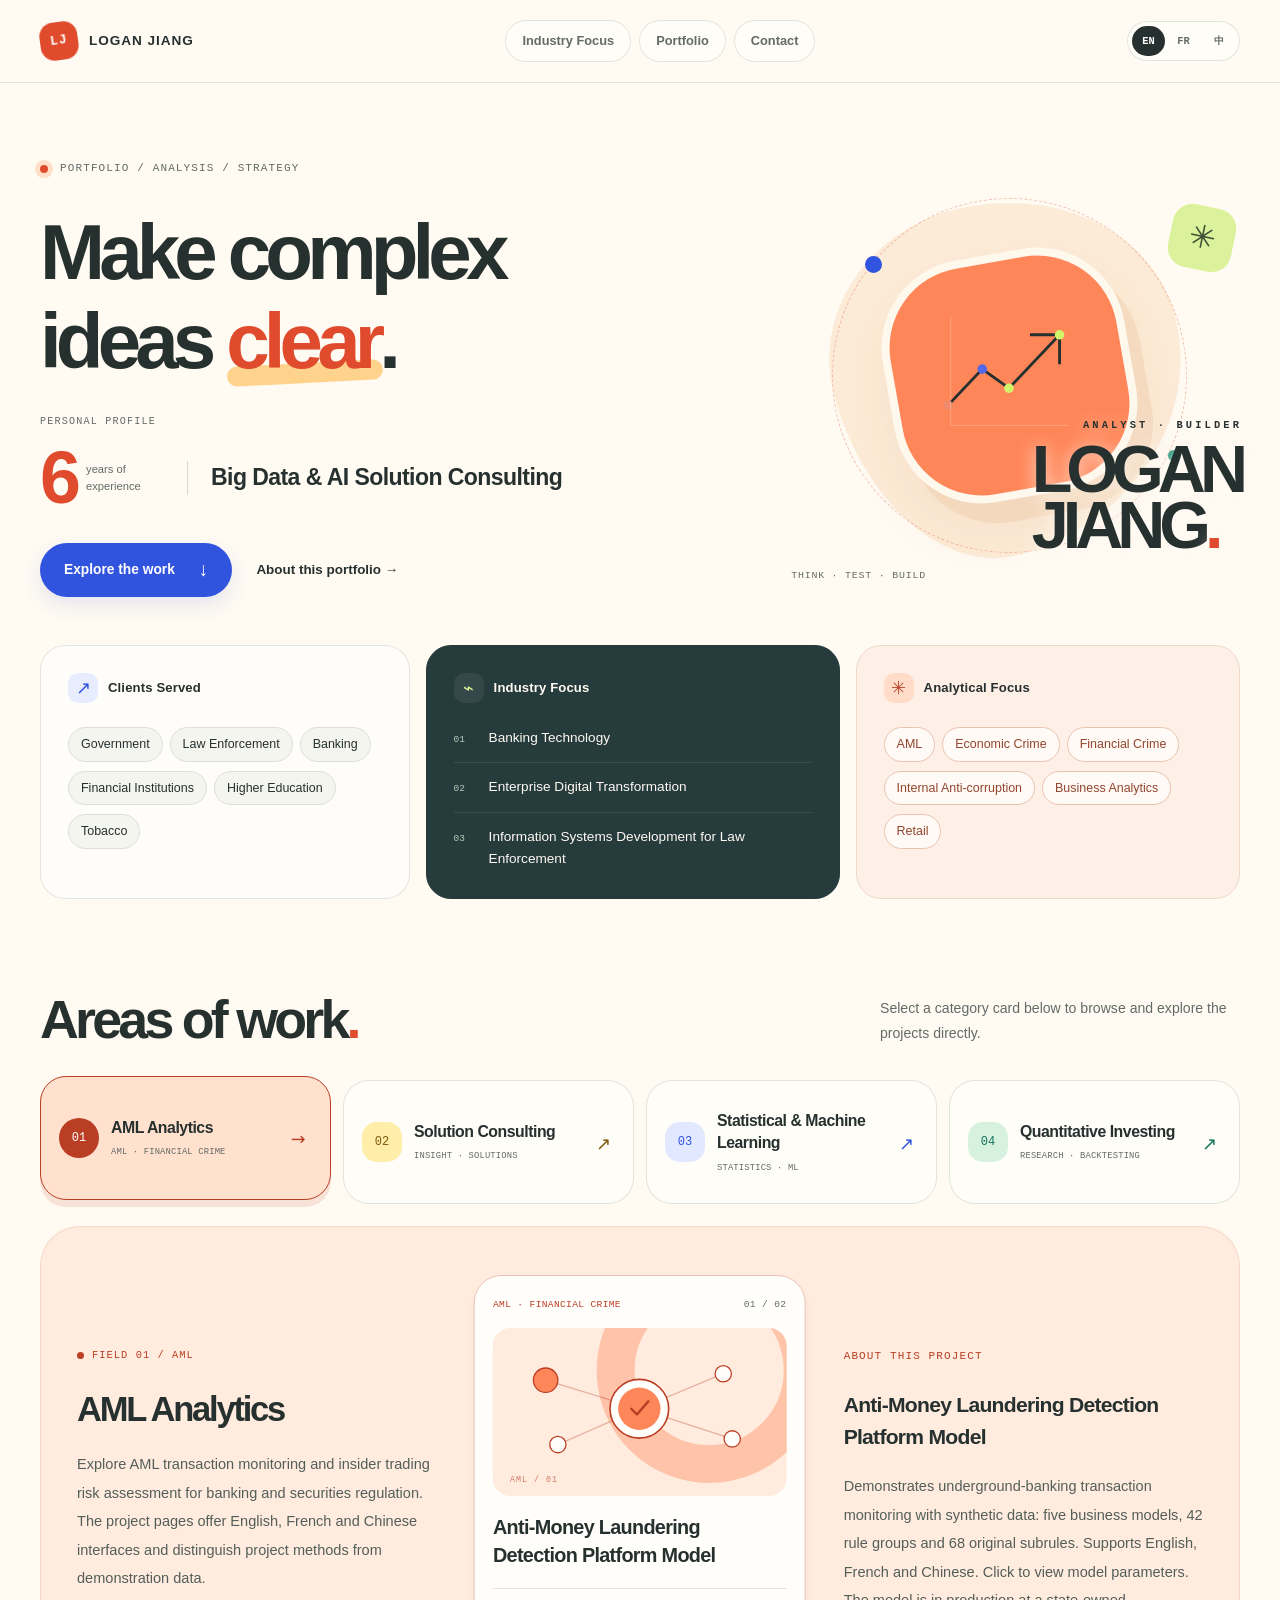
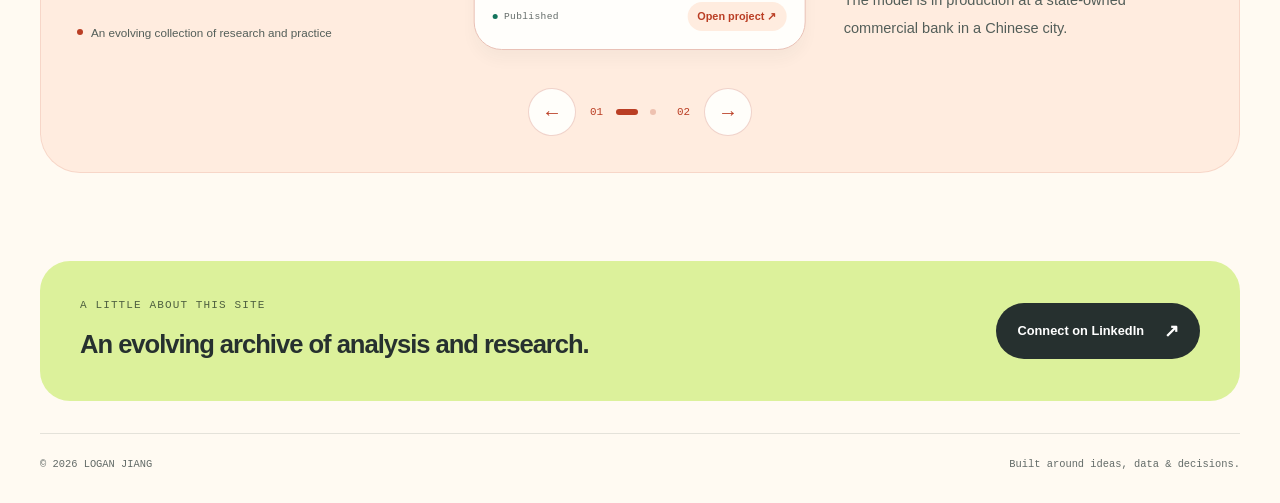
==== commit bd998bf2: "Update primary navigation and portfolio introduction" ====
--- a/index.html
+++ b/index.html
@@ -9,24 +9,21 @@
     />
     <meta name="theme-color" content="#fffaf2" />
     <title>Logan Jiang — Selected Work</title>
-    <link rel="stylesheet" href="assets/portfolio.css?v=20261111-profile-redesign" />
+    <link rel="stylesheet" href="assets/portfolio.css?v=20261111-navigation" />
   </head>
   <body>
     <header class="topbar">
       <nav class="shell nav" aria-label="Main navigation" data-i18n-aria-label="navLabel">
         <a class="brand" href="#home" aria-label="Logan Jiang home" data-i18n-aria-label="brandLabel">
-          <span class="brand-mark">LJ</span>
-          <span>LOGAN JIANG</span>
+          <span class="brand-mark" data-i18n="brandInitials">LJ</span>
+          <span data-i18n="displayName">LOGAN JIANG</span>
         </a>
         <div class="nav-links">
+          <a href="#industry-focus" data-i18n="navIndustry">Industry Focus</a>
           <a href="#work" data-i18n="navWork">Portfolio</a>
-          <a href="#about" data-i18n="navAbout">About</a>
+          <a href="#contact" data-i18n="navContact">Contact</a>
         </div>
         <div class="nav-tools">
-          <a class="nav-contact" href="#contact">
-            <span data-i18n="navContact">Contact</span>
-            <span aria-hidden="true">↗</span>
-          </a>
           <div class="language-switch" role="group" aria-label="Choose language" data-i18n-aria-label="languageLabel">
             <button type="button" data-language="en" aria-pressed="true" aria-label="English" title="English">EN</button>
             <button type="button" data-language="fr" aria-pressed="false" aria-label="Français" title="Français">FR</button>
@@ -63,7 +60,7 @@
               <li>Government</li><li>Law Enforcement</li><li>Banking</li><li>Financial Institutions</li><li>Higher Education</li><li>Tobacco</li>
             </ul>
           </article>
-          <article class="profile-panel profile-specialisms">
+          <article id="industry-focus" class="profile-panel profile-specialisms">
             <div class="profile-panel-heading"><span class="profile-panel-mark" aria-hidden="true">⌁</span><h3 data-i18n="profileSpecialismsLabel">Industry Focus</h3></div>
             <ol id="profile-specialism-list" class="profile-specialism-list">
               <li>Banking Technology</li><li>Enterprise Digital Transformation</li><li>Information Systems Development for Law Enforcement</li>
@@ -94,7 +91,7 @@
           <span class="art-caption" data-i18n="artCaption">THINK · TEST · BUILD</span>
           <div class="hero-signature">
             <span data-i18n="signatureCaption">ANALYST · BUILDER</span>
-            <strong>LOGAN<br />JIANG<span>.</span></strong>
+            <strong><span data-i18n="signatureFirst">LOGAN</span><br id="signature-name-break" /><span data-i18n="signatureLast">JIANG</span><span class="signature-ending">.</span></strong>
           </div>
         </div>
       </section>
@@ -102,10 +99,9 @@
       <section id="work" class="shell portfolio" aria-labelledby="work-title">
         <div class="section-heading reveal">
           <div>
-            <span class="section-kicker" data-i18n="sectionKicker">01 — Selected fields</span>
             <h2 id="work-title"><span data-i18n="workTitle">Areas of work</span><span aria-hidden="true">.</span></h2>
           </div>
-          <p data-i18n="workIntro">Four fields of published work. Choose a field to explore the projects and open each one directly.</p>
+          <p data-i18n="workIntro">Select a category card below to browse and explore the projects directly.</p>
         </div>
 
         <div class="portfolio-layout">
@@ -211,7 +207,7 @@
     </main>
 
     <footer class="shell" id="contact">
-      <span>© 2026 LOGAN JIANG</span>
+      <span data-i18n="footerCopyright">© 2026 LOGAN JIANG</span>
       <span data-i18n="footerTagline">Built around ideas, data &amp; decisions.</span>
     </footer>
 
@@ -235,9 +231,14 @@
           fieldPrefix: "方向",
           navLabel: "主导航",
           brandLabel: "Logan Jiang 首页",
+          displayName: "LOGAN JIANG",
+          brandInitials: "LJ",
+          signatureFirst: "LOGAN",
+          signatureLast: "JIANG",
+          footerCopyright: "© 2026 LOGAN JIANG",
           languageLabel: "选择语言",
+          navIndustry: "行业方向",
           navWork: "作品集",
-          navAbout: "关于",
           navContact: "联系我",
           profileKicker: "个人简介",
           profileRole: "大数据与 AI 解决方案咨询",
@@ -259,9 +260,8 @@
           heroAbout: "了解这个作品集",
           artCaption: "思考 · 验证 · 构建",
           signatureCaption: "分析 · 创造",
-          sectionKicker: "01 — 精选方向",
           workTitle: "作品集方向",
-          workIntro: "四个方向，展示已上线的分析与解决方案项目。选择一个方向，浏览并直接体验作品。",
+          workIntro: "选择作品集方向下的各类卡片可以直接浏览体验作品。",
           projectGallery: "作品展示，可使用左右方向键切换",
           singleProjectGallery: "作品展示",
           chooseProject: "选择作品",
@@ -286,9 +286,14 @@
           fieldPrefix: "FIELD",
           navLabel: "Main navigation",
           brandLabel: "Logan Jiang home",
+          displayName: "LOGAN JIANG",
+          brandInitials: "LJ",
+          signatureFirst: "LOGAN",
+          signatureLast: "JIANG",
+          footerCopyright: "© 2026 LOGAN JIANG",
           languageLabel: "Choose language",
+          navIndustry: "Industry Focus",
           navWork: "Portfolio",
-          navAbout: "About",
           navContact: "Contact",
           profileKicker: "Personal Profile",
           profileRole: "Big Data & AI Solution Consulting",
@@ -310,9 +315,8 @@
           heroAbout: "About this portfolio",
           artCaption: "THINK · TEST · BUILD",
           signatureCaption: "ANALYST · BUILDER",
-          sectionKicker: "01 — Selected fields",
           workTitle: "Areas of work",
-          workIntro: "Four fields of published work. Choose a field to explore the projects and open each one directly.",
+          workIntro: "Select a category card below to browse and explore the projects directly.",
           projectGallery: "Project gallery. Use the left and right arrow keys to browse",
           singleProjectGallery: "Project gallery",
           chooseProject: "Choose a project",
@@ -337,9 +341,14 @@
           fieldPrefix: "DOMAINE",
           navLabel: "Navigation principale",
           brandLabel: "Accueil de Logan Jiang",
+          displayName: "LOGAN JIANG",
+          brandInitials: "LJ",
+          signatureFirst: "LOGAN",
+          signatureLast: "JIANG",
+          footerCopyright: "© 2026 LOGAN JIANG",
           languageLabel: "Choisir la langue",
+          navIndustry: "Domaines d’intervention",
           navWork: "Portfolio",
-          navAbout: "À propos",
           navContact: "Contact",
           profileKicker: "Profil personnel",
           profileRole: "Conseil en solutions de données massives et d’IA",
@@ -361,9 +370,8 @@
           heroAbout: "À propos du portfolio",
           artCaption: "PENSER · TESTER · CRÉER",
           signatureCaption: "ANALYSTE · CRÉATEUR",
-          sectionKicker: "01 — Domaines sélectionnés",
           workTitle: "Domaines d’activité",
-          workIntro: "Quatre domaines de réalisations en ligne. Choisissez un domaine pour parcourir les projets et les ouvrir directement.",
+          workIntro: "Choisissez une carte de catégorie ci-dessous pour parcourir et découvrir directement les projets.",
           projectGallery: "Galerie de projets. Utilisez les flèches gauche et droite pour naviguer",
           singleProjectGallery: "Galerie de projets",
           chooseProject: "Choisir un projet",
@@ -799,6 +807,7 @@
         document.querySelectorAll("[data-i18n-aria-label]").forEach((element) => {
           element.setAttribute("aria-label", content[element.dataset.i18nAriaLabel]);
         });
+        document.querySelector("#signature-name-break").hidden = !content.signatureLast;
         [
           ["#profile-sector-list", "profileSectorItems"],
           ["#profile-specialism-list", "profileSpecialismItems"],
--- a/assets/portfolio.css
+++ b/assets/portfolio.css
@@ -66,9 +66,11 @@
   font-size: .8rem;
 }
 .nav-links, .nav-tools { display: flex; align-items: center; gap: 30px; }
-.nav-links { color: var(--muted); font-size: .85rem; }
-.nav-links a, .text-link { transition: color 180ms ease; }
+.nav-links { gap: 8px; color: var(--muted); font-size: .85rem; }
+.nav-links a { display: inline-flex; min-width: 0; min-height: 42px; align-items: center; justify-content: center; padding: 9px 16px; border: 1px solid var(--line); border-radius: 99px; background: #fffdf8; font-size: .8rem; font-weight: 650; line-height: 1.4; text-align: center; transition: color 180ms ease, background 180ms ease, border-color 180ms ease, transform 180ms ease; }
+.text-link { transition: color 180ms ease; }
 .nav-links a:hover, .text-link:hover { color: var(--coral); }
+.nav-links a:hover { border-color: #e7bda4; background: #fff0e4; transform: translateY(-1px); }
 .nav-contact { display: inline-flex; align-items: center; gap: 10px; font-size: .8rem; font-weight: 700; }
 .nav-contact span:last-child { display: grid; width: 32px; height: 32px; place-items: center; border-radius: 50%; background: #f2e9db; transition: transform 250ms var(--ease), background 250ms ease; }
 .nav-contact:hover span:last-child { transform: rotate(45deg); background: #ffcfaa; }
@@ -156,7 +158,7 @@
 .hero-signature { position: absolute; right: -2px; bottom: 32px; z-index: 2; display: flex; flex-direction: column; align-items: flex-end; line-height: .84; text-shadow: 0 2px 18px #fffaf2cc; }
 .hero-signature > span { font-family: var(--mono); font-size: .65rem; font-weight: 700; letter-spacing: .3em; }
 .hero-signature strong { margin-top: 12px; font-size: clamp(3rem, 5.2vw, 5rem); font-weight: 850; letter-spacing: -.09em; }
-.hero-signature strong span { color: var(--coral); }
+.hero-signature strong .signature-ending { color: var(--coral); }
 
 /* Four rounded field selectors above an open, colorful exhibition stage. */
 .portfolio { padding-block: 26px 88px; }
@@ -286,9 +288,12 @@
 }
 @media (max-width: 760px) {
   .shell { width: calc(100% - 40px); }
-  .nav { min-height: 74px; gap: 12px; }
-  .nav-links { display: none; }
-  .nav-tools { gap: 16px; }
+  html { scroll-padding-top: 140px; }
+  .nav { display: grid; min-height: 74px; grid-template-columns: minmax(0, 1fr) auto; column-gap: 12px; row-gap: 10px; padding-top: 12px; }
+  .brand { grid-column: 1; grid-row: 1; justify-self: start; }
+  .nav-links { display: grid; grid-column: 1 / -1; grid-row: 2; grid-template-columns: repeat(3, minmax(0, 1fr)); gap: 8px; padding-bottom: 12px; }
+  .nav-links a { padding: 8px; font-size: .72rem; }
+  .nav-tools { grid-column: 2; grid-row: 1; gap: 16px; justify-self: end; }
   .hero { grid-template-columns: minmax(0, 1fr) minmax(0, .65fr); gap: 12px; padding-block: 64px; }
   h1 { font-size: clamp(3rem, 7.6vw, 4.8rem); }
   .hero-art { min-height: 300px; }
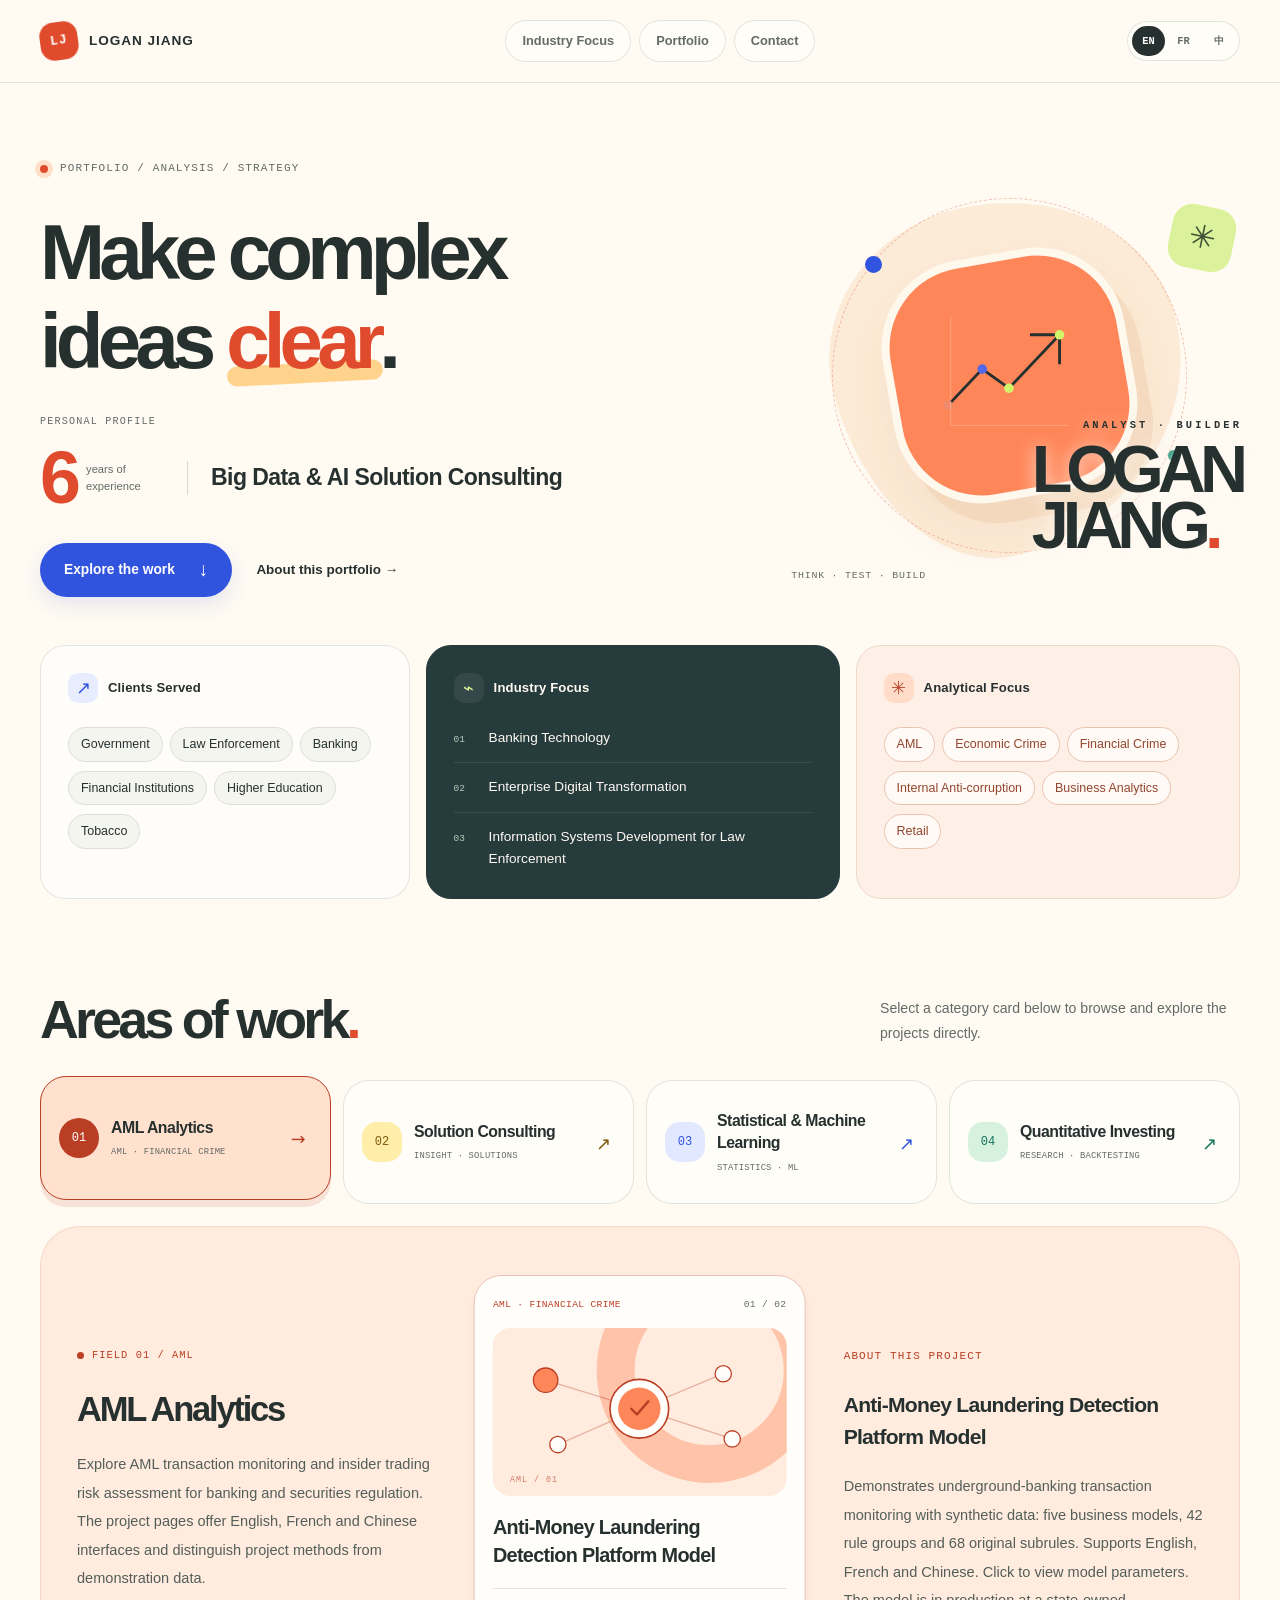
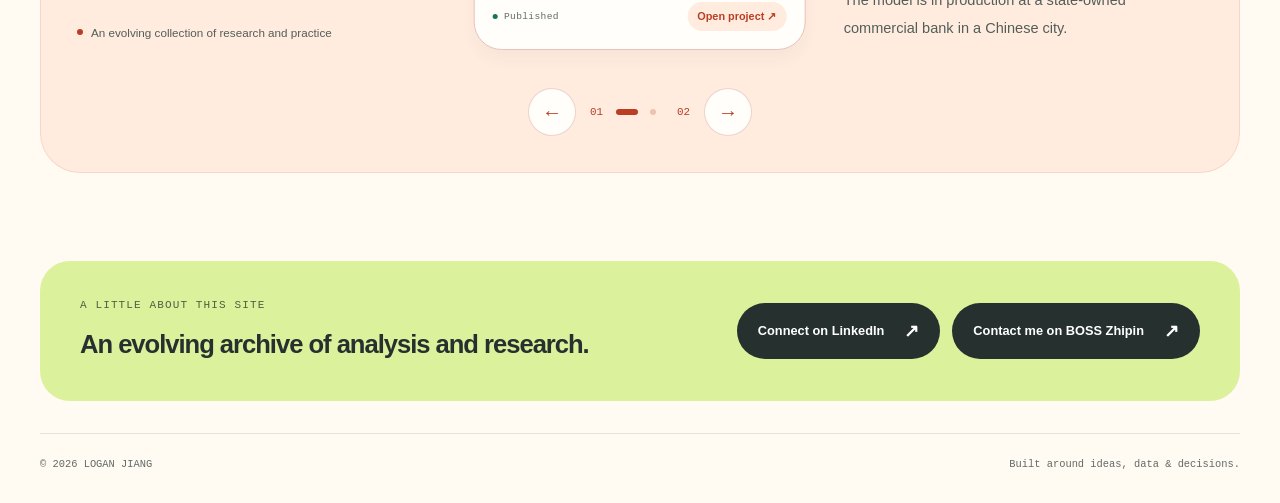
==== commit 809eb212: "Add BOSS Zhipin contact option" ====
--- a/index.html
+++ b/index.html
@@ -9,7 +9,7 @@
     />
     <meta name="theme-color" content="#fffaf2" />
     <title>Logan Jiang — Selected Work</title>
-    <link rel="stylesheet" href="assets/portfolio.css?v=20261111-navigation" />
+    <link rel="stylesheet" href="assets/portfolio.css?v=20261111-contact" />
   </head>
   <body>
     <header class="topbar">
@@ -195,14 +195,24 @@
           <span class="micro-label" data-i18n="aboutKicker">A little about this site</span>
           <strong data-i18n="aboutStatement">An evolving archive of analysis and research.</strong>
         </div>
-        <a
-          class="contact-link"
-          href="https://www.linkedin.com/in/logan-jiang"
-          target="_blank"
-          rel="noopener noreferrer"
-        >
-          <span data-i18n="linkedinLink">Connect on LinkedIn</span> <span aria-hidden="true">↗</span>
-        </a>
+        <div class="contact-actions">
+          <a
+            class="contact-link"
+            href="https://www.linkedin.com/in/logan-jiang"
+            target="_blank"
+            rel="noopener noreferrer"
+          >
+            <span data-i18n="linkedinLink">Connect on LinkedIn</span> <span aria-hidden="true">↗</span>
+          </a>
+          <a
+            class="contact-link boss-contact-link"
+            href="https://m.zhipin.com/mpa/html/resume-detail?sid=self&amp;securityId=v2.1.CJOYDEmf4oox4PCu.[base64]"
+            target="_blank"
+            rel="noopener noreferrer"
+          >
+            <span data-i18n="bossLink">Contact me on BOSS Zhipin</span> <span aria-hidden="true">↗</span>
+          </a>
+        </div>
       </section>
     </main>
 
@@ -278,6 +288,7 @@
           aboutKicker: "关于这个网站",
           aboutStatement: "一个持续生长的分析与研究档案。",
           linkedinLink: "在 LinkedIn 联系我",
+          bossLink: "在BOSS直聘联系我",
           footerTagline: "围绕想法、数据与决策构建。",
         },
         en: {
@@ -333,6 +344,7 @@
           aboutKicker: "A little about this site",
           aboutStatement: "An evolving archive of analysis and research.",
           linkedinLink: "Connect on LinkedIn",
+          bossLink: "Contact me on BOSS Zhipin",
           footerTagline: "Built around ideas, data & decisions.",
         },
         fr: {
@@ -388,6 +400,7 @@
           aboutKicker: "À propos de ce site",
           aboutStatement: "Un carnet évolutif d’analyses et de recherches.",
           linkedinLink: "Me contacter sur LinkedIn",
+          bossLink: "Me contacter sur BOSS Zhipin",
           footerTagline: "Au croisement des idées, des données et des décisions.",
         },
       };
--- a/assets/portfolio.css
+++ b/assets/portfolio.css
@@ -250,7 +250,8 @@
 .carousel-dot::before { width: 6px; height: 6px; border-radius: 99px; background: var(--detail-accent); opacity: .25; content: ""; transition: width 350ms var(--ease), opacity 350ms ease; }
 .carousel-dot[aria-current="true"]::before { width: 22px; opacity: 1; }
 
-.contact { display: flex; align-items: center; justify-content: space-between; gap: 28px; padding: 36px 40px; border-radius: 30px; background: var(--lime); }
+.contact { display: flex; flex-wrap: wrap; align-items: center; justify-content: space-between; gap: 28px; padding: 36px 40px; border-radius: 30px; background: var(--lime); }
+.contact-actions { display: flex; flex-wrap: wrap; align-items: center; justify-content: flex-end; gap: 12px; max-width: 100%; margin-left: auto; }
 .contact-copy .micro-label { display: block; margin-bottom: 9px; color: #4f6040; }
 .contact-copy strong { font-size: clamp(1.1rem, 2.1vw, 1.6rem); letter-spacing: -.04em; }
 .contact-link { display: inline-flex; flex-shrink: 0; align-items: center; gap: 20px; padding: 14px 21px; border-radius: 99px; background: var(--ink); color: white; font-size: .8rem; font-weight: 650; transition: transform 250ms var(--ease); }
@@ -377,6 +378,8 @@
   .carousel-button { width: 44px; height: 44px; }
   .carousel-position { gap: 9px; font-size: .63rem; }
   .contact { align-items: flex-start; flex-direction: column; gap: 22px; padding: 28px 24px; border-radius: 26px; }
+  .contact-actions { width: 100%; margin-left: 0; flex-direction: column; align-items: stretch; justify-content: flex-start; }
+  .contact-actions .contact-link { justify-content: space-between; }
   footer { flex-direction: column; gap: 6px; margin-top: 24px !important; font-size: .59rem; }
 }
 @media (max-width: 360px) {
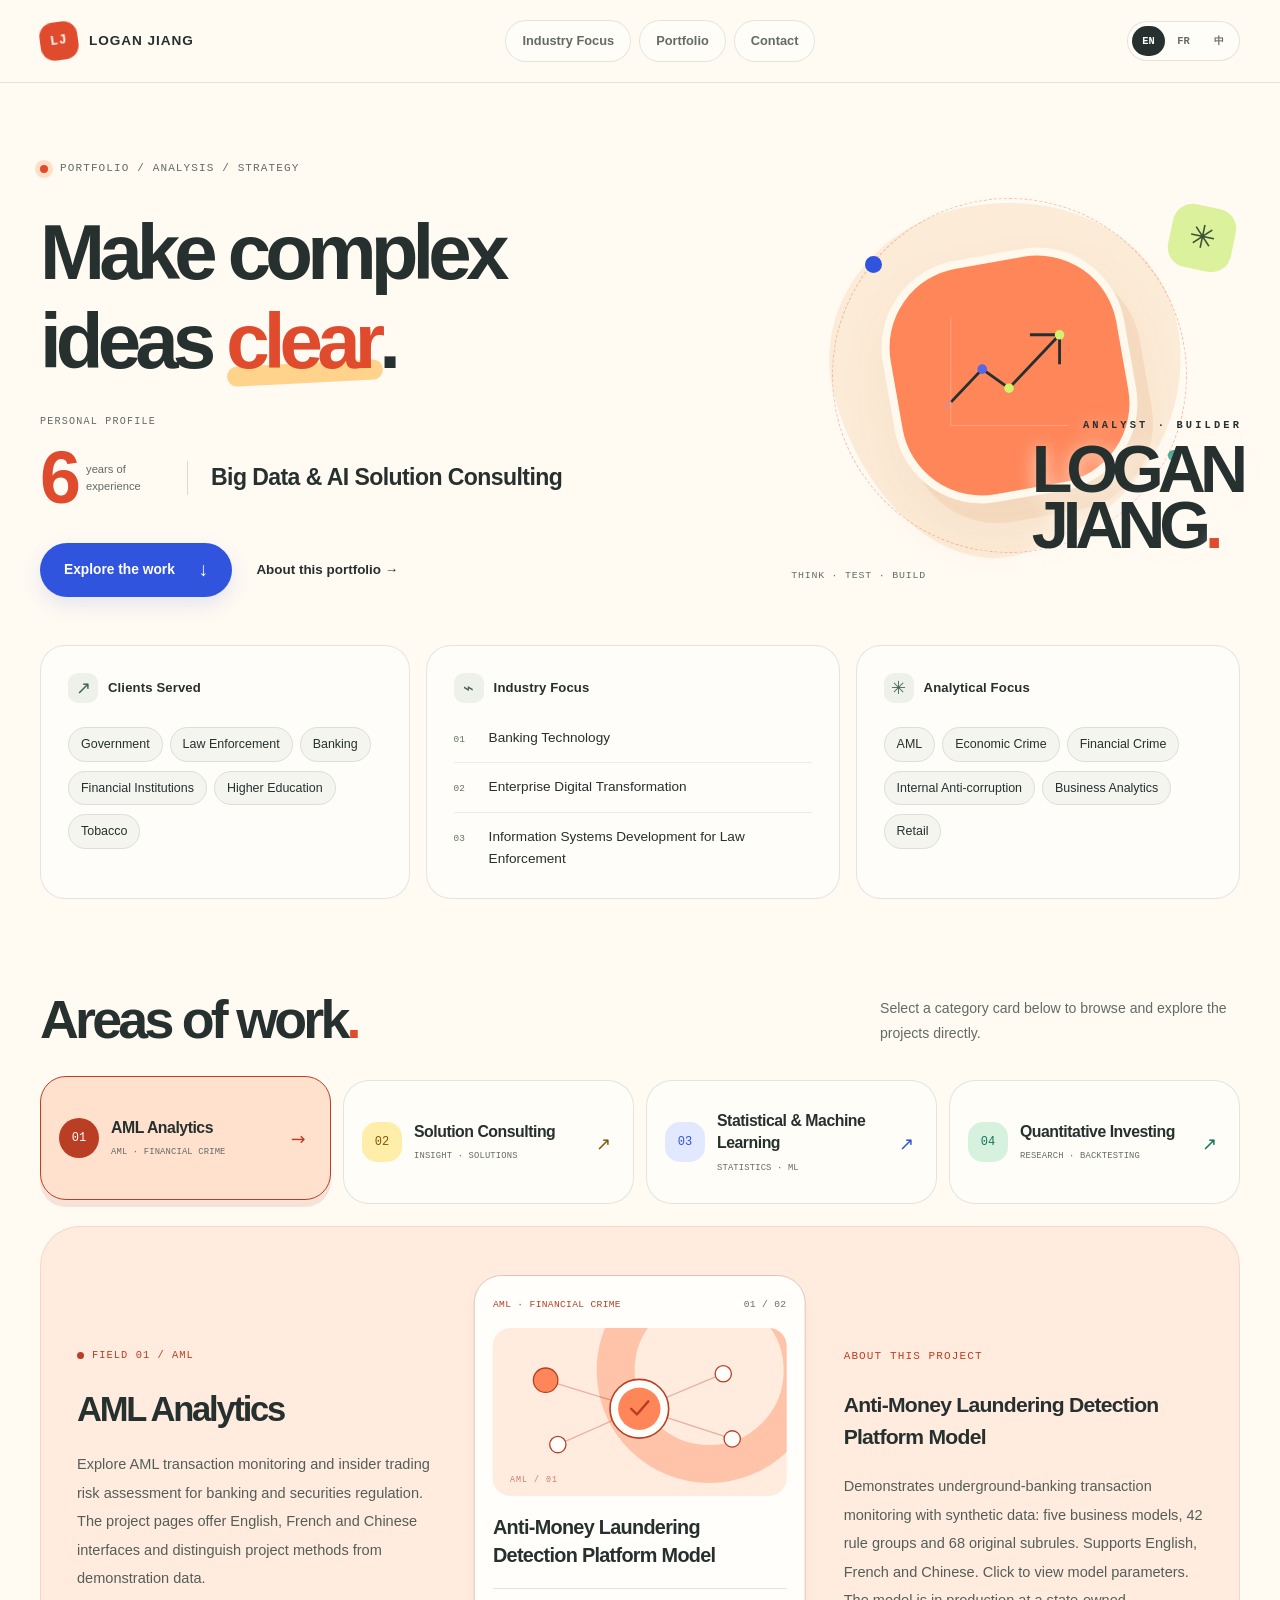
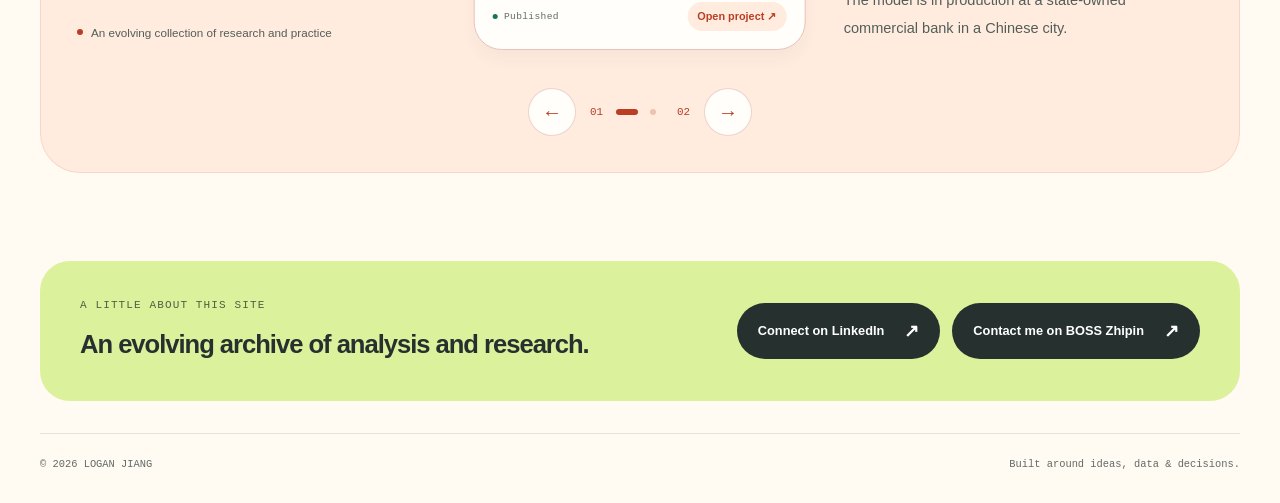
==== commit 522b9d98: "Unify profile cards with light defaults and dark hover states" ====
--- a/index.html
+++ b/index.html
@@ -9,7 +9,7 @@
     />
     <meta name="theme-color" content="#fffaf2" />
     <title>Logan Jiang — Selected Work</title>
-    <link rel="stylesheet" href="assets/portfolio.css?v=20261111-contact" />
+    <link rel="stylesheet" href="assets/portfolio.css?v=20261111-unified-profile" />
   </head>
   <body>
     <header class="topbar">
--- a/assets/portfolio.css
+++ b/assets/portfolio.css
@@ -87,25 +87,25 @@
 .profile-tenure > span { max-width: 78px; color: var(--muted); font-size: .7rem; line-height: 1.5; }
 .profile-summary h2 { margin: 0; padding-left: 23px; border-left: 1px solid #d9d9ce; font-size: clamp(1.15rem, 1.8vw, 1.5rem); font-weight: 650; letter-spacing: -.025em; line-height: 1.45; overflow-wrap: break-word; }
 .profile-overview { grid-column: 1 / -1; grid-row: 2; display: grid; grid-template-columns: 1fr 1.12fr 1.04fr; gap: 16px; min-width: 0; }
-.profile-panel { min-width: 0; padding: 27px; border: 1px solid var(--line); border-radius: 25px; }
+.profile-panel { position: relative; z-index: 0; min-width: 0; padding: 27px; border: 1px solid var(--line); border-radius: 25px; background: #fffdfa; color: var(--ink); transform: scale(1); transform-origin: center; transition: transform 320ms var(--ease), background-color 320ms var(--ease), color 320ms var(--ease), border-color 320ms var(--ease), box-shadow 320ms var(--ease); }
 .profile-panel-heading { display: flex; align-items: center; gap: 10px; margin-bottom: 24px; }
 .profile-panel-heading h3 { margin: 0; font-size: .82rem; font-weight: 700; letter-spacing: .01em; line-height: 1.5; }
-.profile-panel-mark { display: grid; flex: 0 0 30px; width: 30px; height: 30px; place-items: center; border-radius: 10px; font-size: 1.1rem; }
-.profile-sectors { background: #fffdfa; }
-.profile-sectors .profile-panel-mark { background: #e7edff; color: var(--blue); }
+.profile-panel-mark { display: grid; flex: 0 0 30px; width: 30px; height: 30px; place-items: center; border-radius: 10px; background: #edf1e9; color: #46654f; font-size: 1.1rem; transition: background-color 320ms var(--ease), color 320ms var(--ease); }
 .profile-tags { display: flex; flex-wrap: wrap; align-content: flex-start; gap: 9px 7px; margin: 0; padding: 0; list-style: none; }
-.profile-tags li { max-width: 100%; padding: 7px 12px; border: 1px solid #dddeda; border-radius: 99px; background: #f5f5ef; font-size: .78rem; line-height: 1.5; overflow-wrap: break-word; }
-.profile-specialisms { border-color: #263b3c; background: #263b3c; color: #fffaf2; }
-.profile-specialisms .profile-panel-mark { background: #ffffff12; color: #dcf19b; }
+.profile-tags li { max-width: 100%; padding: 7px 12px; border: 1px solid #dddeda; border-radius: 99px; background: #f5f5ef; color: var(--ink); font-size: .78rem; line-height: 1.5; overflow-wrap: break-word; transition: background-color 320ms var(--ease), border-color 320ms var(--ease), color 320ms var(--ease); }
 .profile-specialism-list { display: grid; gap: 0; margin: 0; padding: 0; list-style: none; counter-reset: specialism; }
-.profile-specialism-list li { display: grid; grid-template-columns: 24px minmax(0, 1fr); align-items: baseline; gap: 11px; padding-block: 13px; font-size: .85rem; line-height: 1.65; counter-increment: specialism; overflow-wrap: break-word; }
-.profile-specialism-list li::before { content: counter(specialism, decimal-leading-zero); color: #b8cebd; font-family: var(--mono); font-size: .59rem; }
-.profile-specialism-list li + li { border-top: 1px solid #ffffff17; }
+.profile-specialism-list li { display: grid; grid-template-columns: 24px minmax(0, 1fr); align-items: baseline; gap: 11px; padding-block: 13px; font-size: .85rem; line-height: 1.65; counter-increment: specialism; overflow-wrap: break-word; transition: border-color 320ms var(--ease); }
+.profile-specialism-list li::before { content: counter(specialism, decimal-leading-zero); color: #62705f; font-family: var(--mono); font-size: .59rem; transition: color 320ms var(--ease); }
+.profile-specialism-list li + li { border-top: 1px solid #26302f14; }
 .profile-specialism-list li:first-child { padding-top: 0; }
 .profile-specialism-list li:last-child { padding-bottom: 0; }
-.profile-focus { border-color: #f1d9ca; background: #fff0e7; }
-.profile-focus .profile-panel-mark { background: #ffdbc8; color: #b7442b; }
-.profile-focus .profile-tags li { border-color: #eac4b1; background: #fffaf5; color: #93452e; }
+@media (hover: hover) and (pointer: fine) {
+  .profile-panel:hover { z-index: 2; transform: scale(1.04); border-color: #263b3c; background-color: #263b3c; color: #fffaf2; box-shadow: 0 18px 38px #26302f24; }
+  .profile-panel:hover .profile-panel-mark { background-color: #ffffff12; color: #dcf19b; }
+  .profile-panel:hover .profile-tags li { border-color: #ffffff36; background-color: #ffffff12; color: #fffaf2; }
+  .profile-panel:hover .profile-specialism-list li::before { color: #c9ddbb; }
+  .profile-panel:hover .profile-specialism-list li + li { border-color: #ffffff24; }
+}
 @media (max-width: 900px) {
   .profile-summary { gap: 16px; }
   .profile-summary h2 { padding-left: 16px; }
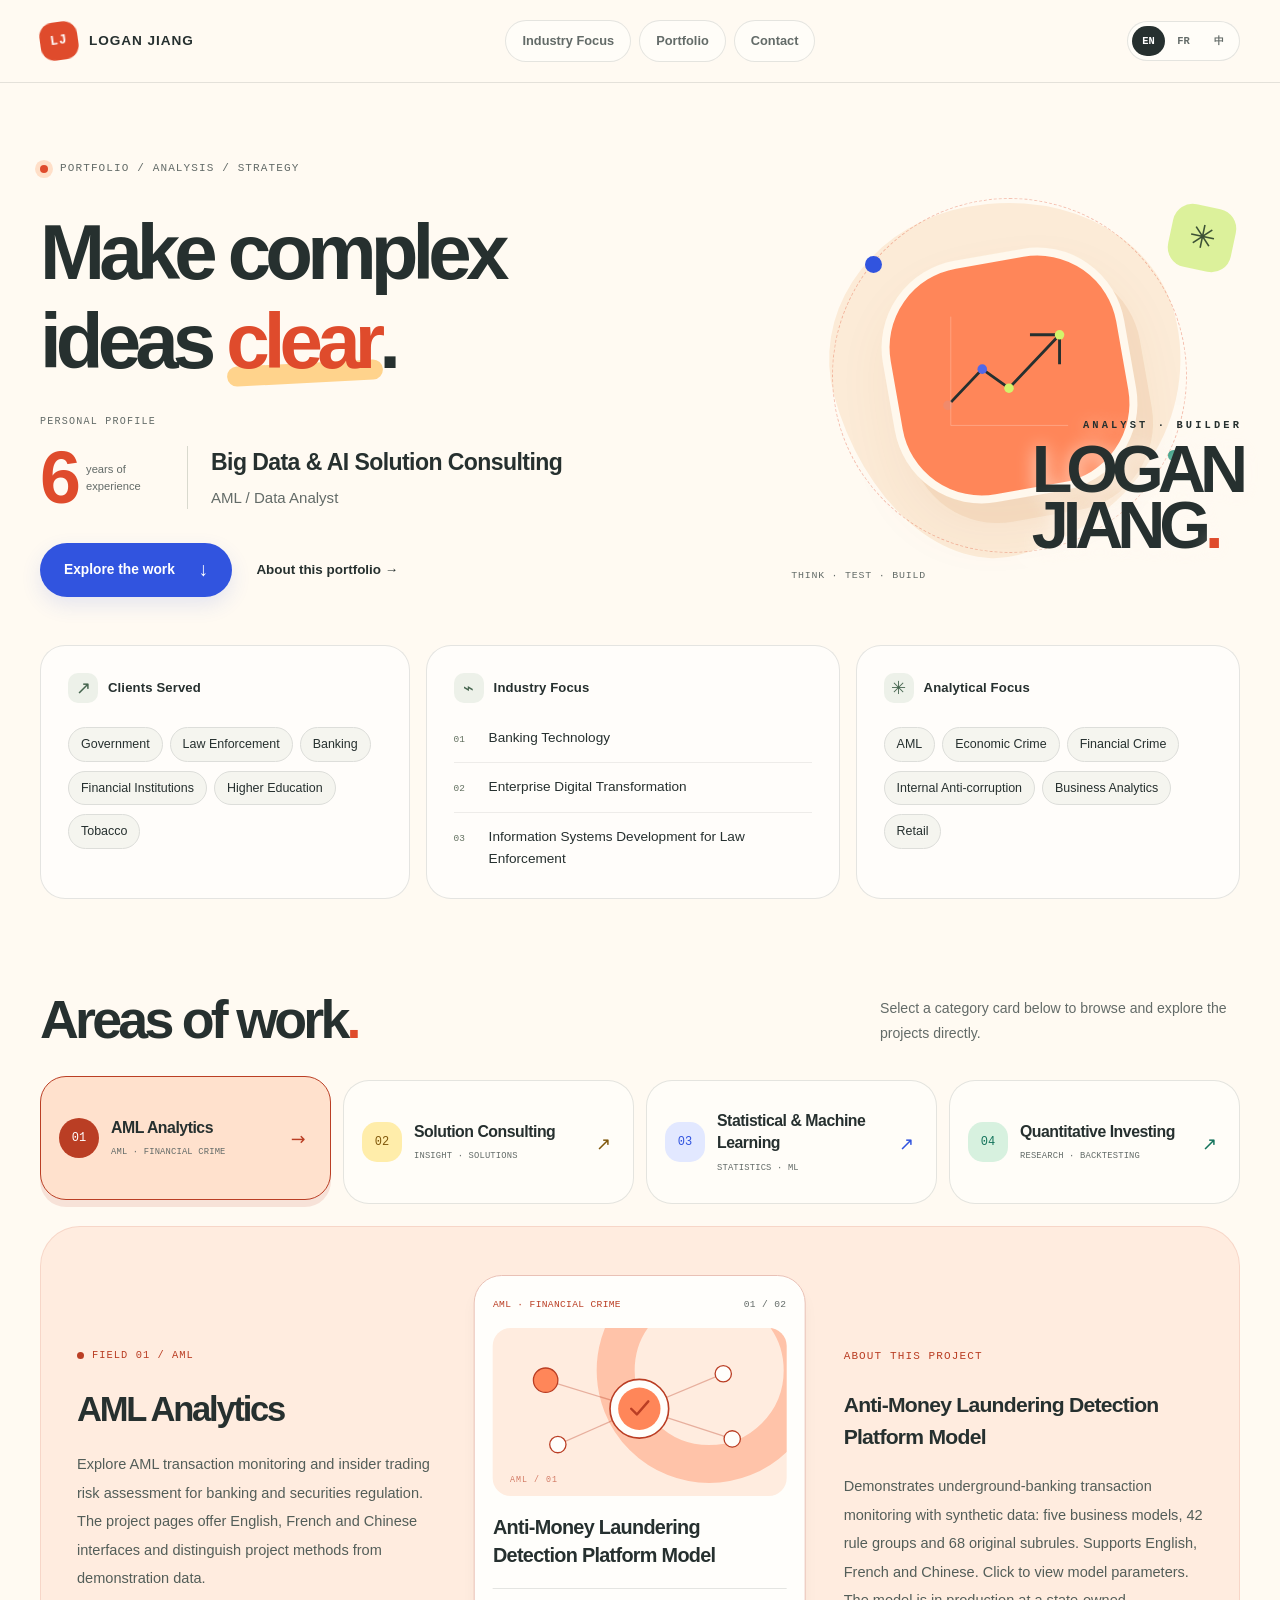
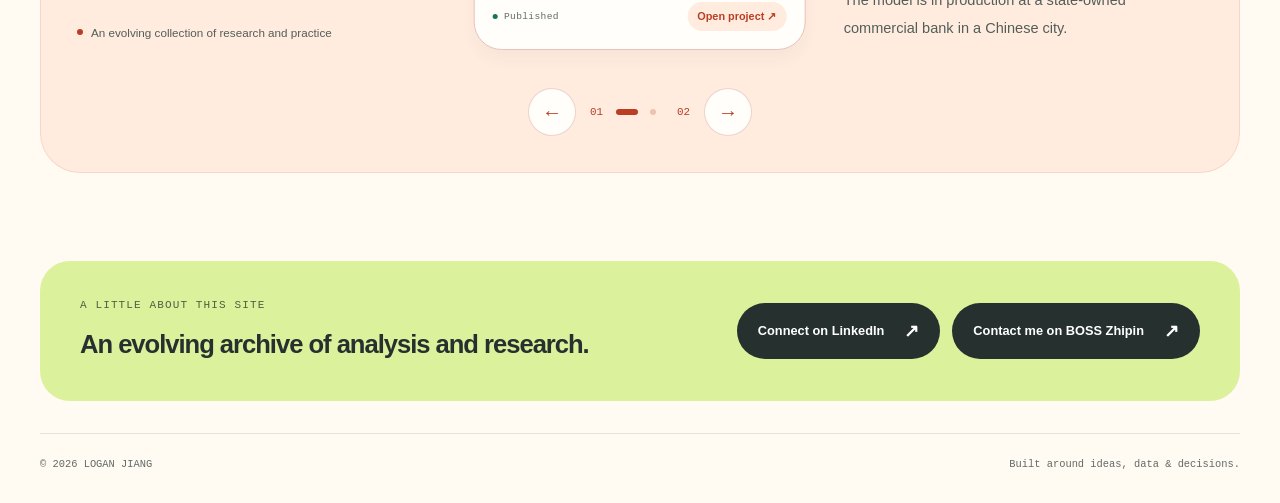
==== commit 4ad6b636: "Add AML and data analyst subtitle to profile" ====
--- a/index.html
+++ b/index.html
@@ -9,7 +9,7 @@
     />
     <meta name="theme-color" content="#fffaf2" />
     <title>Logan Jiang — Selected Work</title>
-    <link rel="stylesheet" href="assets/portfolio.css?v=20261111-unified-profile" />
+    <link rel="stylesheet" href="assets/portfolio.css?v=20261111-profile-subtitle" />
   </head>
   <body>
     <header class="topbar">
@@ -45,7 +45,10 @@
             <p class="profile-kicker" data-i18n="profileKicker">Personal Profile</p>
             <div class="profile-summary">
               <p class="profile-tenure" data-i18n-aria-label="profileExperience" aria-label="6 years of experience in solution consulting for big data and AI."><strong>6</strong><span data-i18n="profileYearsLabel">years of experience</span></p>
-              <h2 id="profile-title" data-i18n="profileRole">Big Data &amp; AI Solution Consulting</h2>
+              <div class="profile-role">
+                <h2 id="profile-title" data-i18n="profileRole">Big Data &amp; AI Solution Consulting</h2>
+                <p class="profile-subtitle" data-i18n="profileSubtitle">AML / Data Analyst</p>
+              </div>
             </div>
           </div>
           <div class="hero-actions">
@@ -252,6 +255,7 @@
           navContact: "联系我",
           profileKicker: "个人简介",
           profileRole: "大数据与 AI 解决方案咨询",
+          profileSubtitle: "AML / 数据分析师",
           profileYearsLabel: "年工作经验",
           profileExperience: "大数据与 AI 方向解决方案咨询，6 年工作经验。",
           profileSectorsLabel: "服务客户",
@@ -308,6 +312,7 @@
           navContact: "Contact",
           profileKicker: "Personal Profile",
           profileRole: "Big Data & AI Solution Consulting",
+          profileSubtitle: "AML / Data Analyst",
           profileYearsLabel: "years of experience",
           profileExperience: "6 years of experience in solution consulting for big data and AI.",
           profileSectorsLabel: "Clients Served",
@@ -364,6 +369,7 @@
           navContact: "Contact",
           profileKicker: "Profil personnel",
           profileRole: "Conseil en solutions de données massives et d’IA",
+          profileSubtitle: "LBC / Analyste de données",
           profileYearsLabel: "ans d’expérience",
           profileExperience: "6 ans d’expérience en conseil en solutions de données massives et d’intelligence artificielle.",
           profileSectorsLabel: "Clients accompagnés",
--- a/assets/portfolio.css
+++ b/assets/portfolio.css
@@ -85,7 +85,9 @@
 .profile-tenure { display: flex; align-items: center; gap: 11px; margin: 0; }
 .profile-tenure strong { color: var(--coral); font-size: 4.6rem; font-weight: 800; letter-spacing: -.08em; line-height: .9; }
 .profile-tenure > span { max-width: 78px; color: var(--muted); font-size: .7rem; line-height: 1.5; }
-.profile-summary h2 { margin: 0; padding-left: 23px; border-left: 1px solid #d9d9ce; font-size: clamp(1.15rem, 1.8vw, 1.5rem); font-weight: 650; letter-spacing: -.025em; line-height: 1.45; overflow-wrap: break-word; }
+.profile-role { min-width: 0; padding-left: 23px; border-left: 1px solid #d9d9ce; }
+.profile-summary h2 { margin: 0; font-size: clamp(1.15rem, 1.8vw, 1.5rem); font-weight: 650; letter-spacing: -.025em; line-height: 1.45; overflow-wrap: break-word; }
+.profile-subtitle { margin: 7px 0 0; color: var(--muted); font-size: .94rem; font-weight: 500; line-height: 1.5; overflow-wrap: break-word; }
 .profile-overview { grid-column: 1 / -1; grid-row: 2; display: grid; grid-template-columns: 1fr 1.12fr 1.04fr; gap: 16px; min-width: 0; }
 .profile-panel { position: relative; z-index: 0; min-width: 0; padding: 27px; border: 1px solid var(--line); border-radius: 25px; background: #fffdfa; color: var(--ink); transform: scale(1); transform-origin: center; transition: transform 320ms var(--ease), background-color 320ms var(--ease), color 320ms var(--ease), border-color 320ms var(--ease), box-shadow 320ms var(--ease); }
 .profile-panel-heading { display: flex; align-items: center; gap: 10px; margin-bottom: 24px; }
@@ -108,7 +110,7 @@
 }
 @media (max-width: 900px) {
   .profile-summary { gap: 16px; }
-  .profile-summary h2 { padding-left: 16px; }
+  .profile-role { padding-left: 16px; }
   .profile-tenure strong { font-size: 3.7rem; }
   .profile-tenure > span { max-width: 62px; font-size: .65rem; }
   .profile-panel { padding: 23px 20px; }
@@ -123,7 +125,8 @@
   .profile-intro { margin-top: 0; }
   .profile-kicker { margin-bottom: 13px; }
   .profile-summary { gap: 19px; }
-  .profile-summary h2 { padding-left: 19px; font-size: 1.12rem; }
+  .profile-role { padding-left: 19px; }
+  .profile-summary h2 { font-size: 1.12rem; }
   .profile-tenure strong { font-size: 3.9rem; }
   .profile-tenure > span { max-width: 68px; }
   .profile-overview { margin-top: 32px; }
